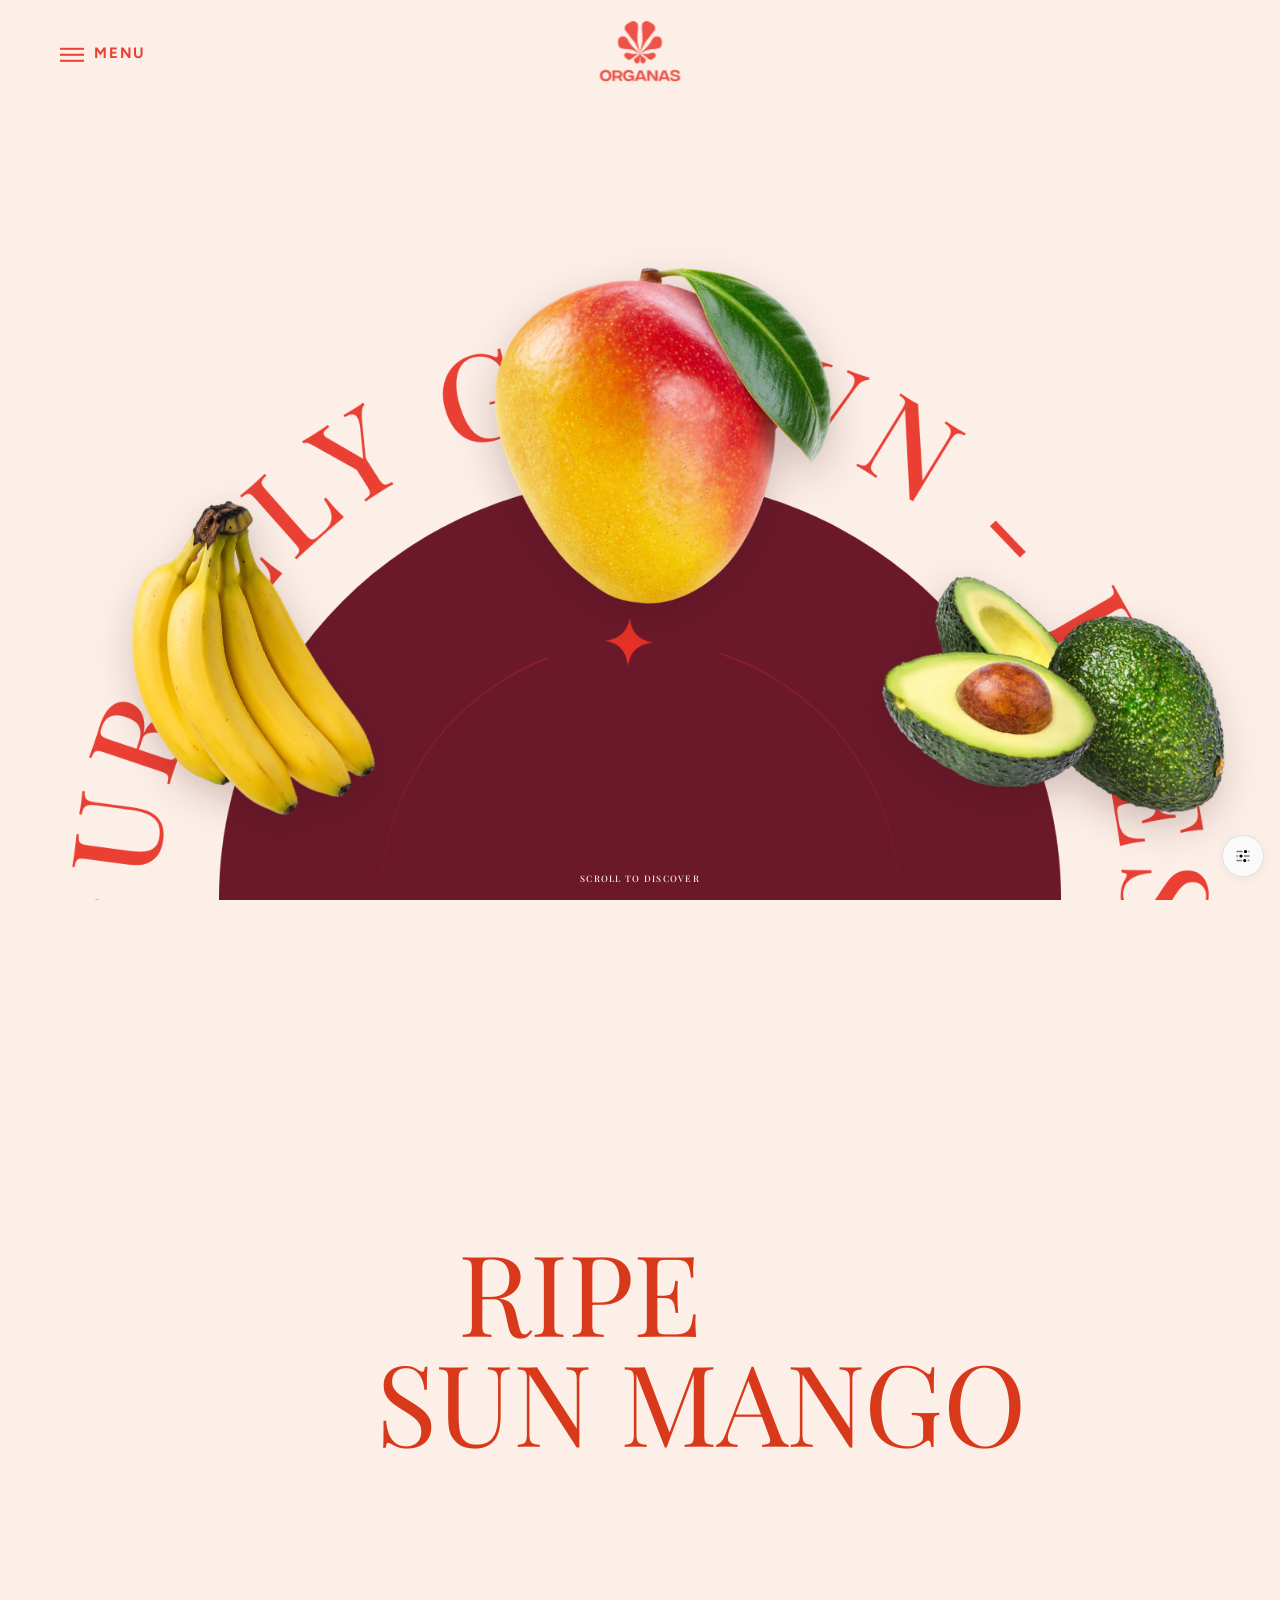
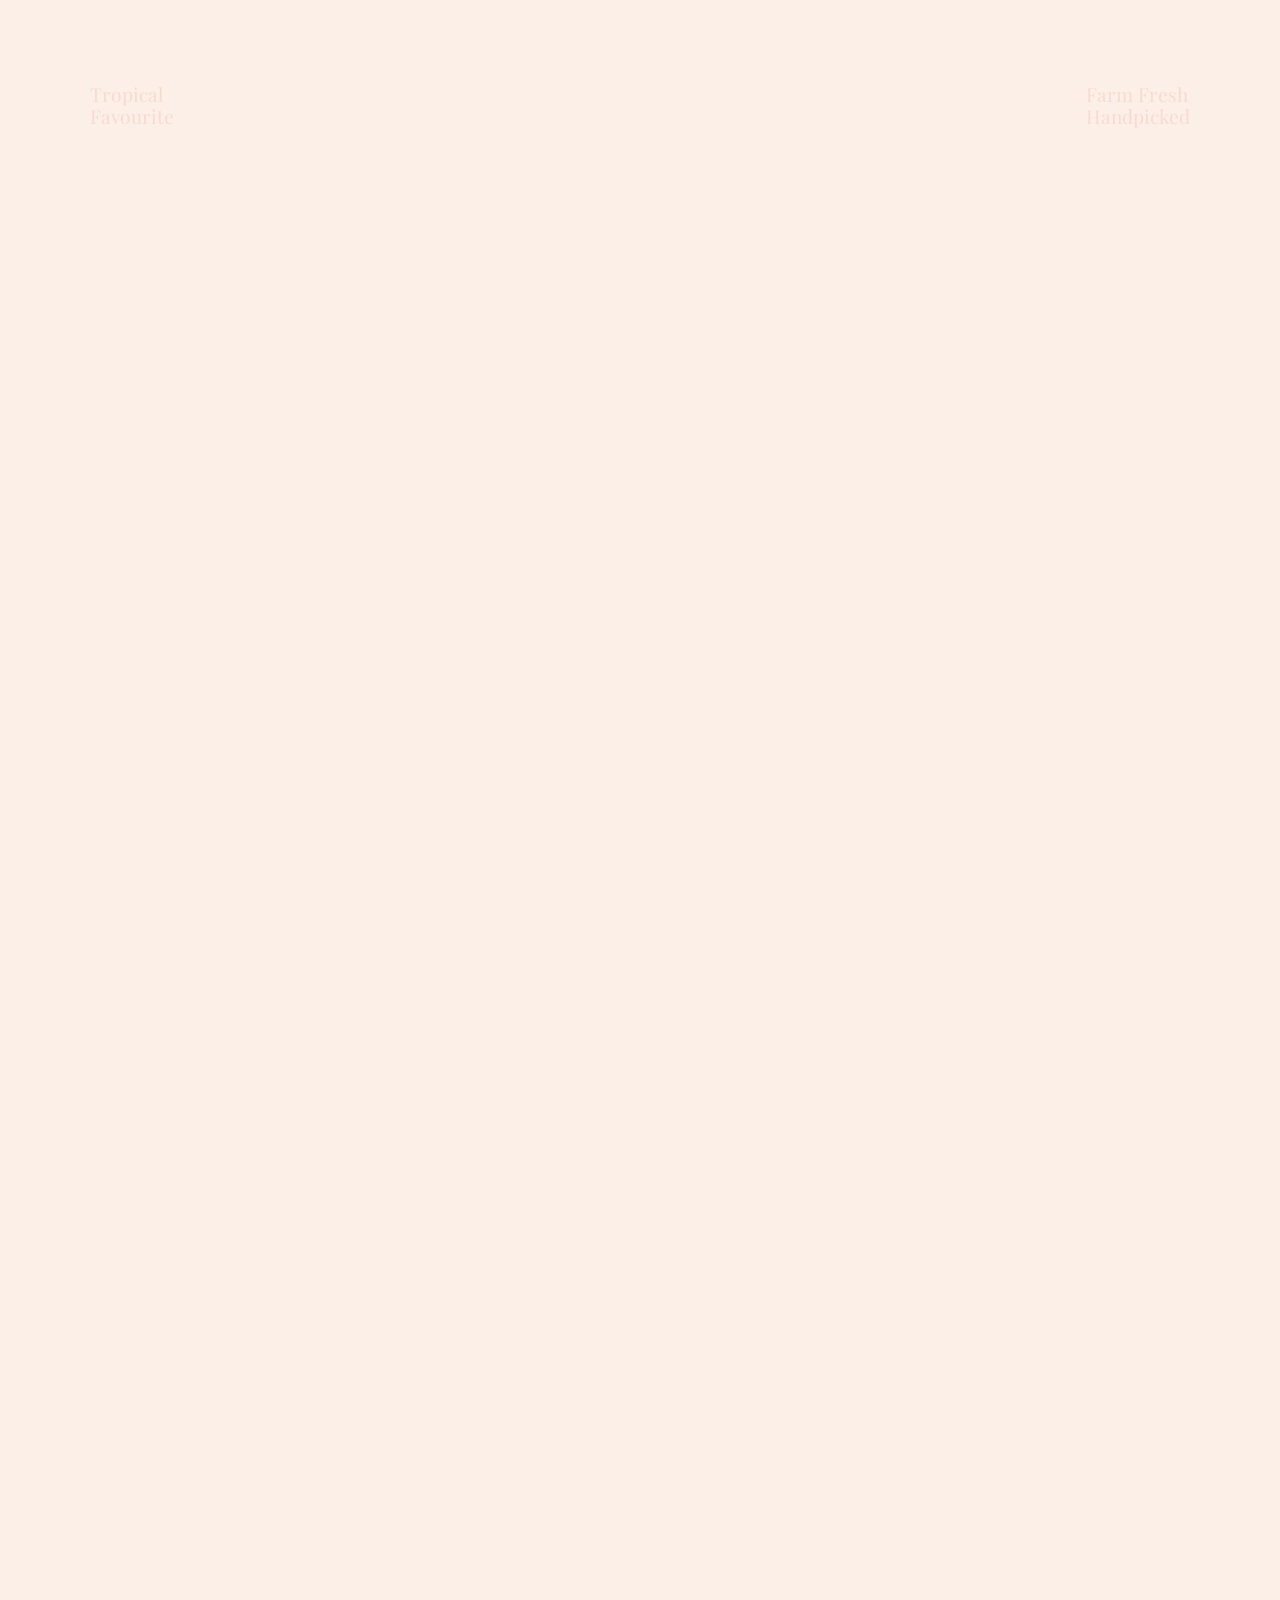
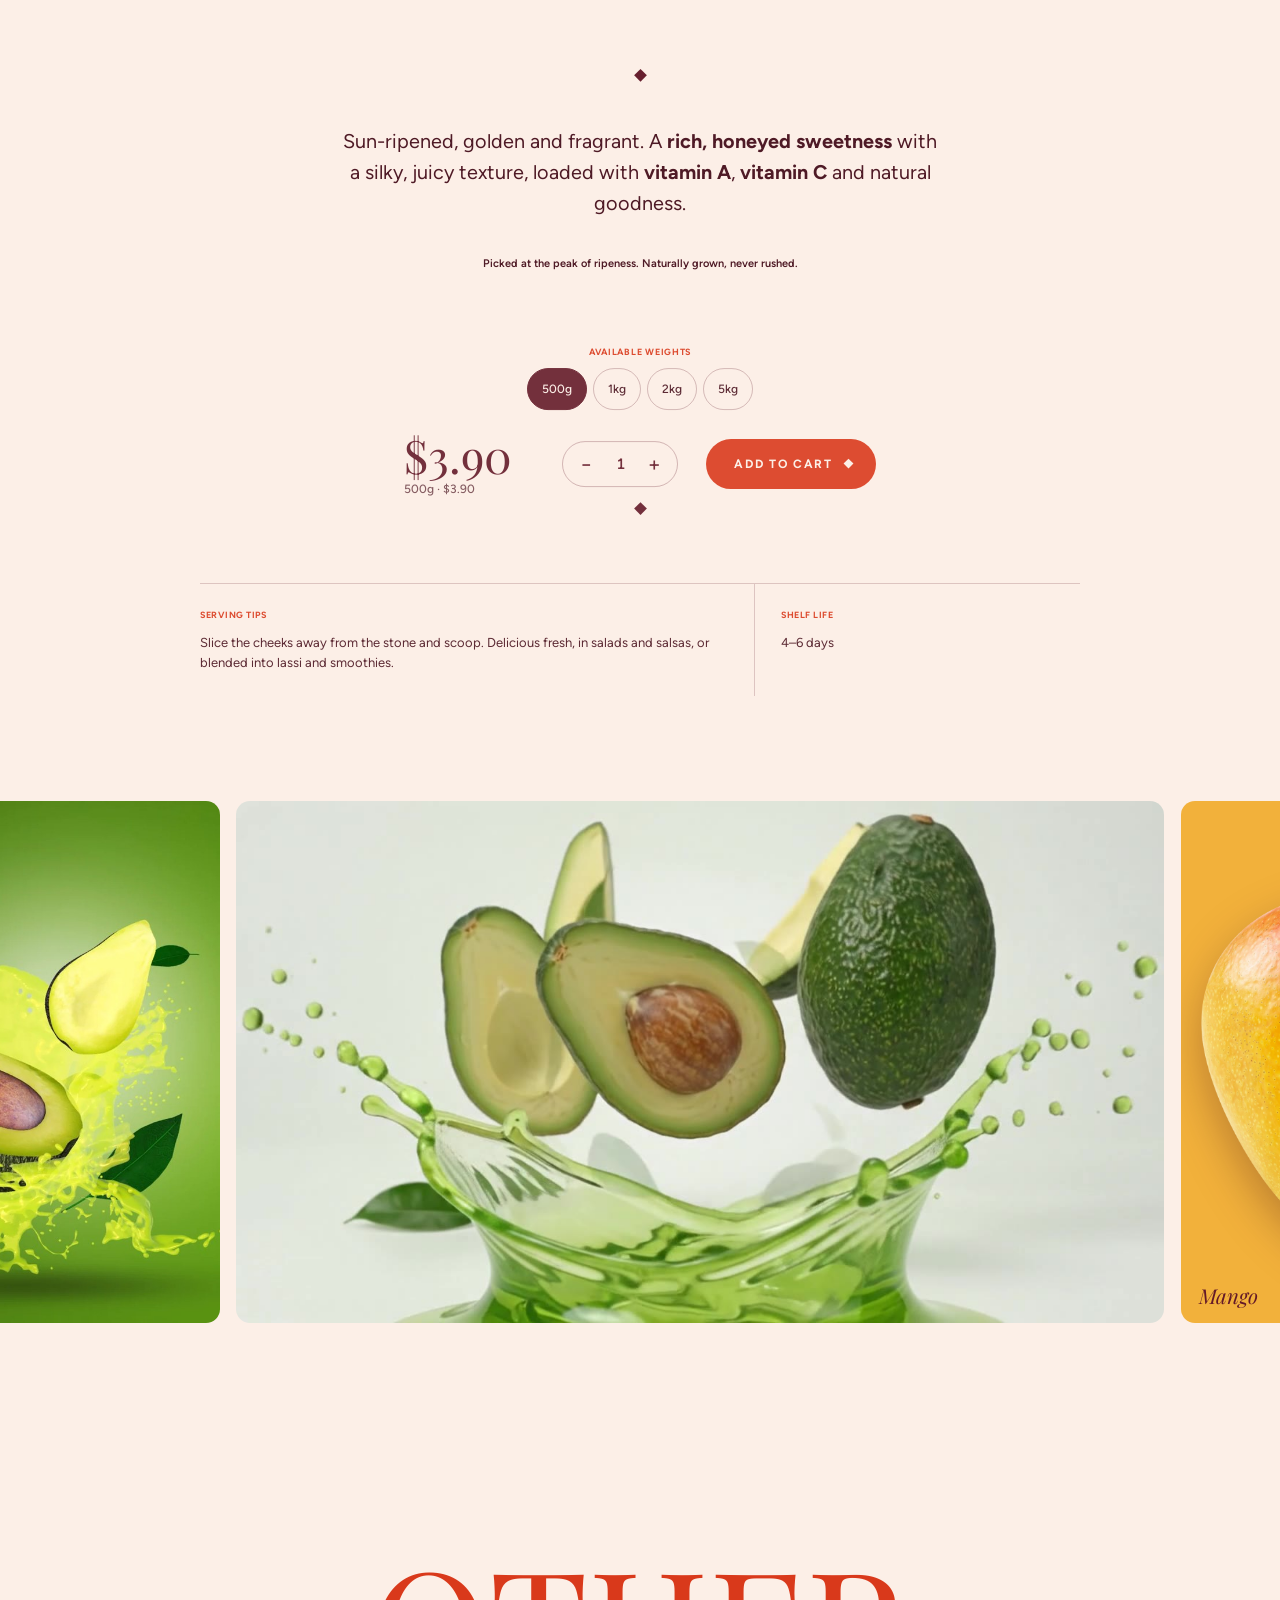
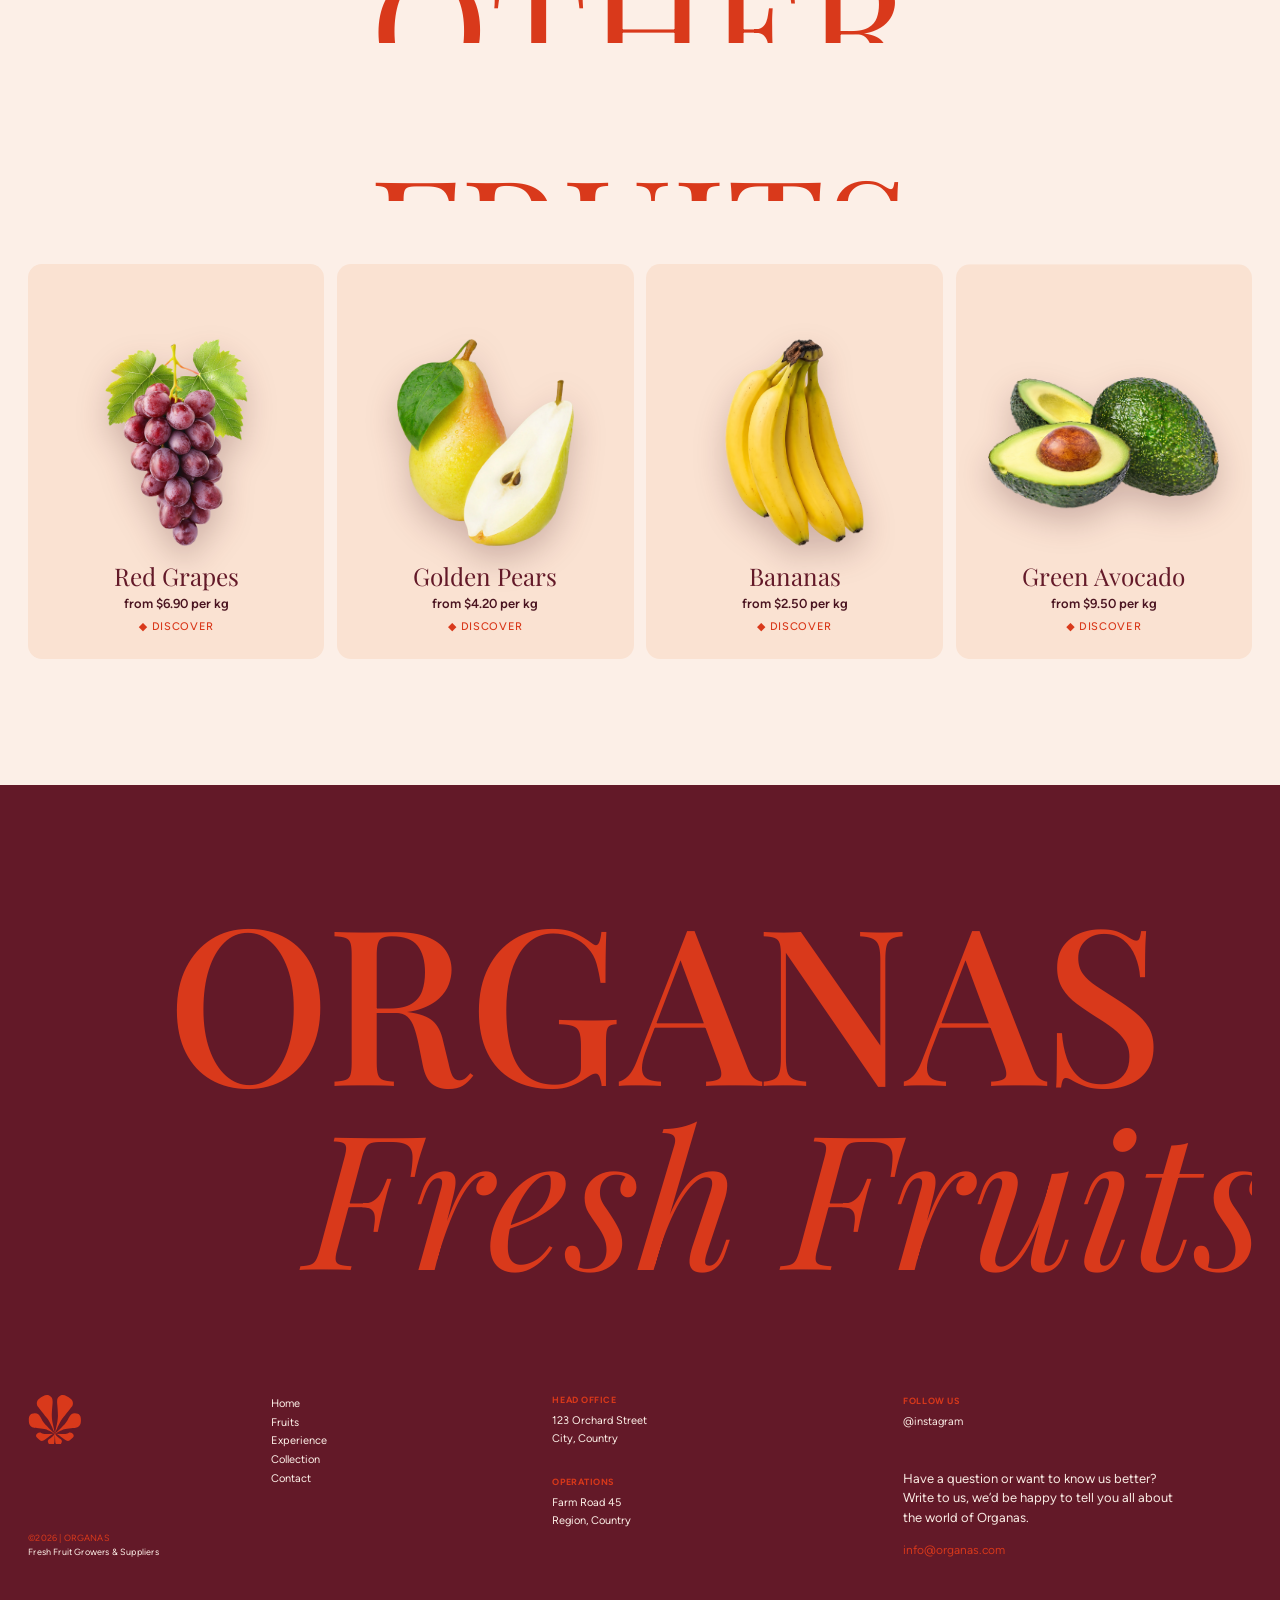
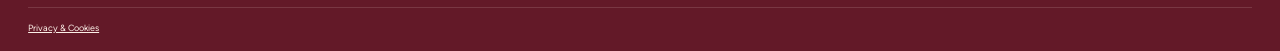
==== index.html @ d6a6e672 "Add Organas fruit site with arc-wheel header, shop and DialKit controls Single-page site: V1 carouse" ====
<!doctype html>
<html lang="en">
<head>
<meta charset="utf-8">
<meta name="viewport" content="width=device-width, initial-scale=1, viewport-fit=cover">
<title>Organas — Fresh Fruits</title>
<meta name="description" content="Organas — naturally grown, handpicked fresh fruits: grapes, pears, bananas, mangoes and avocados.">
<meta name="theme-color" content="#FCEFE7">
<link rel="preload" href="fonts/playfair-display-latin-500-normal.woff2" as="font" type="font/woff2" crossorigin>
<link rel="stylesheet" href="css/style.css">
<link rel="stylesheet" href="vendor/dialkit/styles.css">
</head>
<body class="is-loading">

<svg width="0" height="0" style="position:absolute" aria-hidden="true" focusable="false">
  <symbol id="logo-full" viewBox="0 0 589 438"><path d="M45.1502 437.567C20.0335 437.567 2.89186 420.7 2.89186 396.5C2.89186 372.3 20.0335 355.433 45.1502 355.433C70.3585 355.433 87.5002 372.3 87.5002 396.5C87.5002 420.7 70.3585 437.567 45.1502 437.567ZM45.1502 421.708C58.9002 421.708 69.3502 411.625 69.3502 396.5C69.3502 381.375 58.9002 371.292 45.1502 371.292C31.4919 371.292 20.9502 381.375 20.9502 396.5C20.9502 411.625 31.4919 421.708 45.1502 421.708ZM167.847 435H149.697L137.047 412.083H112.206V435H93.9641V358H134.389C155.014 358 165.922 367.625 165.922 385.592C165.922 396.317 160.697 404.108 152.814 408.417L167.847 435ZM112.206 373.308V398.058H133.381C142.639 398.058 147.772 393.842 147.772 385.683C147.772 377.525 142.639 373.308 133.381 373.308H112.206ZM251.763 394.3V435H240.304L240.121 423.817C234.804 431.883 225.088 437.567 211.429 437.567C188.146 437.567 170.363 420.7 170.363 396.5C170.363 372.3 187.596 355.433 212.896 355.433C229.579 355.433 246.446 363.225 250.571 382.567H232.329C229.396 375.6 222.429 371.292 213.171 371.292C198.871 371.292 188.421 381.65 188.421 396.5C188.421 411.258 198.963 421.708 212.804 421.708C220.504 421.708 231.229 418.317 233.888 406.675H211.521V394.3H251.763ZM322.688 435L317.922 422.075H279.972L275.205 435H256.322L286.113 358H311.78L341.663 435H322.688ZM285.105 408.233H312.788L300.688 375.325H297.205L285.105 408.233ZM346.728 435V358H367.903L403.653 409.792H405.394V358H423.269V435H402.461L366.253 383.208H364.603V435H346.728ZM494.671 435L489.904 422.075H451.954L447.187 435H428.304L458.096 358H483.762L513.646 435H494.671ZM457.087 408.233H484.771L472.671 375.325H469.187L457.087 408.233ZM549.834 437.567C526.367 437.567 513.992 429.225 514.084 411.167H530.584C531.226 418.408 537.184 422.992 549.834 423.083C561.751 423.083 568.259 419.05 568.259 413C568.259 407.683 563.951 405.025 554.784 403.467L545.251 401.817C530.676 399.25 516.192 395.4 516.192 378.625C516.192 364.05 528.476 355.433 550.017 355.433C570.092 355.433 584.026 362.492 584.209 381.558H567.801C566.609 374.592 561.201 369.917 549.651 369.917C539.201 369.917 533.701 373.492 533.701 379.45C533.701 384.125 537.459 387.058 545.342 388.525L553.684 389.992C568.351 392.65 586.409 395.125 586.409 413.55C586.409 428.858 573.851 437.567 549.834 437.567Z"/><path d="M415.88 111.591C381.697 111.951 381.337 151.173 352.911 179.598C326.72 205.789 299.002 231.981 294.805 235.937C294.722 235.847 294.62 235.78 294.503 235.737C297.288 228.728 323.731 162.748 339.057 144.867C355.249 125.976 400.857 67.1455 400.857 67.1455C400.857 67.1455 414.62 40.9685 390.332 22.6175C366.044 4.26648 339.597 -12.7355 315.309 13.4425C315.309 13.4425 305.054 20.7285 308.562 55.5415C312.07 90.3545 312.88 120.579 312.88 120.579C312.88 120.579 314.232 143.788 306.133 179.68C299.094 210.878 295.074 231.65 294.352 235.706C294.316 235.701 294.284 235.685 294.246 235.685C294.203 235.685 294.166 235.703 294.125 235.709C293.405 231.66 289.385 210.885 282.344 179.68C274.246 143.788 275.597 120.579 275.597 120.579C275.597 120.579 276.407 90.3545 279.915 55.5415C283.423 20.7285 273.168 13.4425 273.168 13.4425C248.88 -12.7345 222.433 4.26648 198.145 22.6175C173.857 40.9685 187.62 67.1455 187.62 67.1455C187.62 67.1455 233.228 125.976 249.42 144.867C264.748 162.75 291.196 228.745 293.975 235.74C293.86 235.784 293.762 235.855 293.682 235.945C289.515 232.017 261.776 205.806 235.567 179.597C207.141 151.171 206.781 111.951 172.598 111.59C138.415 111.23 133.017 133.9 135.536 165.564C138.055 197.229 165.042 199.747 165.042 199.747C165.042 199.747 221.894 204.785 237.367 208.743C251.718 212.414 288.348 233.106 293.586 236.088C293.53 236.19 293.492 236.301 293.488 236.424L250.861 238.9C250.861 238.9 227.652 239.08 210.741 231.524C193.829 223.968 166.123 243.938 185.553 261.03C204.983 278.122 210.571 291.975 236.564 271.105C262.243 250.486 273.271 238.305 293.484 236.452C293.485 236.701 293.611 236.91 293.794 237.049C291.246 240.603 277.592 259.136 265.254 265.954C251.581 273.51 245.284 280.888 258.417 299.777C271.551 318.668 288.462 301.216 290.262 295.099C291.935 289.412 293.918 243.61 294.189 237.2C294.21 237.202 294.227 237.213 294.248 237.213C294.264 237.213 294.277 237.204 294.292 237.203C294.563 243.625 296.546 289.413 298.218 295.099C300.017 301.216 316.929 318.668 330.063 299.777C343.197 280.887 336.9 273.51 323.226 265.954C310.894 259.139 297.25 240.624 294.691 237.054C294.88 236.916 295.01 236.704 295.011 236.452C315.215 238.309 326.244 250.49 351.917 271.103C377.909 291.973 383.497 278.12 402.928 261.028C422.358 243.936 394.652 223.967 377.74 231.523C360.828 239.079 337.62 238.898 337.62 238.898L295.008 236.424C295.004 236.298 294.964 236.183 294.905 236.08C300.184 233.075 336.773 212.411 351.113 208.742C366.585 204.784 423.438 199.745 423.438 199.745C423.438 199.745 450.425 197.226 452.944 165.562C455.463 133.898 450.065 111.228 415.882 111.588L415.88 111.591Z"/></symbol>
  <symbol id="logo-mark" viewBox="130 0 330 300"><path d="M415.88 111.591C381.697 111.951 381.337 151.173 352.911 179.598C326.72 205.789 299.002 231.981 294.805 235.937C294.722 235.847 294.62 235.78 294.503 235.737C297.288 228.728 323.731 162.748 339.057 144.867C355.249 125.976 400.857 67.1455 400.857 67.1455C400.857 67.1455 414.62 40.9685 390.332 22.6175C366.044 4.26648 339.597 -12.7355 315.309 13.4425C315.309 13.4425 305.054 20.7285 308.562 55.5415C312.07 90.3545 312.88 120.579 312.88 120.579C312.88 120.579 314.232 143.788 306.133 179.68C299.094 210.878 295.074 231.65 294.352 235.706C294.316 235.701 294.284 235.685 294.246 235.685C294.203 235.685 294.166 235.703 294.125 235.709C293.405 231.66 289.385 210.885 282.344 179.68C274.246 143.788 275.597 120.579 275.597 120.579C275.597 120.579 276.407 90.3545 279.915 55.5415C283.423 20.7285 273.168 13.4425 273.168 13.4425C248.88 -12.7345 222.433 4.26648 198.145 22.6175C173.857 40.9685 187.62 67.1455 187.62 67.1455C187.62 67.1455 233.228 125.976 249.42 144.867C264.748 162.75 291.196 228.745 293.975 235.74C293.86 235.784 293.762 235.855 293.682 235.945C289.515 232.017 261.776 205.806 235.567 179.597C207.141 151.171 206.781 111.951 172.598 111.59C138.415 111.23 133.017 133.9 135.536 165.564C138.055 197.229 165.042 199.747 165.042 199.747C165.042 199.747 221.894 204.785 237.367 208.743C251.718 212.414 288.348 233.106 293.586 236.088C293.53 236.19 293.492 236.301 293.488 236.424L250.861 238.9C250.861 238.9 227.652 239.08 210.741 231.524C193.829 223.968 166.123 243.938 185.553 261.03C204.983 278.122 210.571 291.975 236.564 271.105C262.243 250.486 273.271 238.305 293.484 236.452C293.485 236.701 293.611 236.91 293.794 237.049C291.246 240.603 277.592 259.136 265.254 265.954C251.581 273.51 245.284 280.888 258.417 299.777C271.551 318.668 288.462 301.216 290.262 295.099C291.935 289.412 293.918 243.61 294.189 237.2C294.21 237.202 294.227 237.213 294.248 237.213C294.264 237.213 294.277 237.204 294.292 237.203C294.563 243.625 296.546 289.413 298.218 295.099C300.017 301.216 316.929 318.668 330.063 299.777C343.197 280.887 336.9 273.51 323.226 265.954C310.894 259.139 297.25 240.624 294.691 237.054C294.88 236.916 295.01 236.704 295.011 236.452C315.215 238.309 326.244 250.49 351.917 271.103C377.909 291.973 383.497 278.12 402.928 261.028C422.358 243.936 394.652 223.967 377.74 231.523C360.828 239.079 337.62 238.898 337.62 238.898L295.008 236.424C295.004 236.298 294.964 236.183 294.905 236.08C300.184 233.075 336.773 212.411 351.113 208.742C366.585 204.784 423.438 199.745 423.438 199.745C423.438 199.745 450.425 197.226 452.944 165.562C455.463 133.898 450.065 111.228 415.882 111.588L415.88 111.591Z"/></symbol>
</svg>

<!-- Preloader -->
<div class="pre" aria-hidden="true">
  <span class="logo pre-logo"><svg viewBox="0 0 589 438"><use href="#logo-full"/></svg></span>
</div>

<!-- Cursor chip -->
<div class="chip" aria-hidden="true"><i></i><span>DISCOVER</span></div>

<!-- Header -->
<header class="hdr">
  <div class="lang v1only" role="group" aria-label="Language">
    <button class="is-on" type="button" data-k="lang1">EN</button><button type="button" data-k="lang2">FR</button>
  </div>
  <button class="menu-btn v2only" type="button" aria-expanded="false" aria-controls="menu">
    <svg class="burger" viewBox="0 0 24 24" aria-hidden="true"><path class="b1" d="M0 8h24"/><path class="b2" d="M0 14h24"/><path class="b3" d="M0 20h24"/></svg><span class="mb-t">MENU</span>
  </button>
  <a class="brand" href="#top" aria-label="Organas — home"><span class="logo"><svg viewBox="0 0 589 438"><use href="#logo-full"/></svg></span></a>
  <button class="cart-v1 v1only" type="button" aria-label="Open cart"><svg viewBox="0 0 20 20" aria-hidden="true"><path d="M3.6 6.5h12.8l1 11.5H2.6l1-11.5ZM6.7 8.6V5.4a3.3 3.3 0 0 1 6.6 0v3.2"/></svg><b class="cart-n" hidden>0</b></button>
  <button class="menu-btn v1only" type="button" aria-expanded="false" aria-controls="menu"><span class="mb-t">MENU</span><i></i></button>
  <div class="hdr-r v2only">
    <div class="lang2">
      <button class="lang2-btn" type="button" aria-haspopup="listbox" aria-expanded="false"><span class="l2t">EN</span><svg viewBox="0 0 16 16" aria-hidden="true"><path d="M2.5 5.5 8 11l5.5-5.5"/></svg></button>
      <ul class="lang2-list" role="listbox" hidden></ul>
    </div>
    <a class="cart" href="#" aria-label="Cart"><svg viewBox="0 0 20 20" aria-hidden="true"><path d="M3.6 6.5h12.8l1 11.5H2.6l1-11.5ZM6.7 8.6V5.4a3.3 3.3 0 0 1 6.6 0v3.2"/></svg><span class="cart-t">CART</span><b class="cart-n" hidden>0</b></a>
  </div>
</header>

<!-- Menu overlay -->
<nav class="menu" id="menu" aria-label="Main">
  <ul>
    <li><a href="#top" data-nav data-link="home">Home</a></li>
    <li><a href="#detail" data-nav data-link="fruits">Fruits</a></li>
    <li><a href="#gallery" data-nav data-link="experience">Experience</a></li>
    <li><a href="#others" data-nav data-link="collection">Collection</a></li>
    <li><a href="#contact" data-nav data-link="contact">Contact</a></li>
  </ul>
  <p class="menu-foot" data-k="menuFoot">info@organas.com &nbsp;·&nbsp; @organas</p>
</nav>

<main id="top">

  <!-- HERO -->
  <section class="hero" id="hero">
    <div class="hero-bg">
      <svg class="blob" viewBox="0 0 1000 560" preserveAspectRatio="none" aria-hidden="true">
        <path d="M0 560 L70 300 C95 190 130 120 215 92 C300 62 380 64 500 64 C620 64 700 62 785 92 C870 120 905 190 930 300 L1000 560 Z" fill="currentColor"/>
      </svg>
      <svg class="ring" viewBox="0 0 1440 900" preserveAspectRatio="xMidYMid slice" aria-hidden="true">
        <defs><path id="ringPath" d="M 20 1050 A 700 700 0 1 1 1420 1050 A 700 700 0 1 1 20 1050"/></defs>
        <text><textPath id="ringText" href="#ringPath" startOffset="0"></textPath></text>
      </svg>
    </div>

    <!-- V2: arc wheel (new header design) -->
    <div class="v2" id="v2" data-cursor="DISCOVER" aria-roledescription="carousel" aria-label="Our fruits">
      <div class="v2-par">
        <div class="v2-stage" id="v2stage">
          <div class="v2-disc"></div>
          <svg class="v2-arcs" viewBox="0 0 1600 900" aria-hidden="true">
            <defs><linearGradient id="arcFade" x1="0" y1="0" x2="0" y2="1"><stop offset="0" stop-color="#E93125" stop-opacity=".28"/><stop offset="1" stop-color="#E93125" stop-opacity=".04"/></linearGradient></defs>
            <path d="M686 597 A 324 324 0 0 0 476 899" fill="none" stroke="url(#arcFade)" stroke-width="2"/>
            <path d="M900 592 A 324 324 0 0 1 1124 899" fill="none" stroke="url(#arcFade)" stroke-width="2"/>
          </svg>
          <svg class="v2-ring" viewBox="0 0 1600 900" aria-hidden="true">
            <defs><path id="v2RingPath" d="M 197 899 A 603 603 0 1 1 1403 899 A 603 603 0 1 1 197 899"/></defs>
            <g id="v2RingG"><text><textPath id="v2RingText" href="#v2RingPath" startOffset="0"></textPath></text></g>
          </svg>
          <div class="v2-fruits" id="v2fruits"></div>
          <svg class="spark sp1" viewBox="0 0 60 60" aria-hidden="true"><path d="M30 0C32 18 42 28 60 30 42 32 32 42 30 60 28 42 18 32 0 30 18 28 28 18 30 0Z"/></svg>
        </div>
      </div>
    </div>

    <div class="cx" id="cx" data-cursor="DISCOVER" aria-roledescription="carousel" aria-label="Our fruits"></div>

    <a class="privacy" href="#contact" data-k="privacy">Privacy &amp; Cookies</a>
    <div class="scroll-hint" data-k="scrollHint">SCROLL TO DISCOVER</div>
  </section>

  <!-- PRODUCT DETAIL -->
  <section class="detail" id="detail">
    <div class="detail-pin">
      <div class="detail-stage">
        <h2 class="d-title"><span class="l1"></span><span class="l2"></span></h2>
        <p class="d-side d-left"></p>
        <p class="d-side d-right"></p>
        <img class="d-fruit" alt="" draggable="false">
      </div>
    </div>

    <div class="detail-body">
      <i class="dia"></i>
      <p class="d-desc"></p>
      <p class="d-note"></p>
      <div class="buy" data-shop>
        <div class="buy-sizes"><h4 data-k="weightsLabel">AVAILABLE WEIGHTS</h4><ul class="pills sel d-weights" role="radiogroup" aria-label="Weight"></ul></div>
        <div class="buy-row">
          <div class="buy-price" aria-live="polite"><span class="bp-amount">$0.00</span><span class="bp-per"></span></div>
          <div class="qty" role="group" aria-label="Quantity"><button type="button" class="q-minus" aria-label="Decrease quantity">−</button><output class="q-val">1</output><button type="button" class="q-plus" aria-label="Increase quantity">+</button></div>
          <button type="button" class="btn-add"><span class="ba-t">ADD TO CART</span><i></i></button>
        </div>
      </div>
      <i class="dia"></i>
      <div class="d-info">
        <div class="col"><h4 data-k="tipsLabel">SERVING TIPS</h4><p class="d-tips"></p></div>
        <div class="col"><h4 data-k="shelfLabel">SHELF LIFE</h4><p class="d-shelf"></p></div>
      </div>
    </div>
  </section>

  <!-- GALLERY (draggable) -->
  <section class="gallery" id="gallery" data-cursor="DRAG" aria-label="Gallery">
    <div class="track" id="track">
      <figure class="gcard gc-photo"><img src="assets/avocado.jpg" alt="" draggable="false" loading="lazy"></figure>
      <figure class="gcard gc-video">
        <video src="assets/avocado.mp4" poster="assets/avocado-poster.jpg" muted loop playsinline preload="metadata" aria-label="Brand video"></video>
      </figure>
      <figure class="gcard gc-f" data-gc="0" style="--c:#F2B13B;--ar:4/5"><img src="assets/mango.png" alt="" draggable="false" loading="lazy"><figcaption>Mango</figcaption></figure>
      <figure class="gcard gc-f" data-gc="1" style="--c:#631928;--ar:3/4"><img src="assets/grapes.png" alt="" draggable="false" loading="lazy"><figcaption>Grapes</figcaption></figure>
      <figure class="gcard gc-f" data-gc="2" style="--c:#C7D07A;--ar:4/5"><img src="assets/pear.png" alt="" draggable="false" loading="lazy"><figcaption>Pears</figcaption></figure>
      <figure class="gcard gc-f" data-gc="3" style="--c:#D9391B;--ar:3/4"><img src="assets/banana.png" alt="" draggable="false" loading="lazy"><figcaption>Bananas</figcaption></figure>
    </div>
  </section>

  <!-- OTHER FRUITS -->
  <section class="others" id="others">
    <h2 class="big"><span>OTHER</span><span>FRUITS</span></h2>
    <div class="ocards" id="ocards"></div>
  </section>

</main>

<!-- FOOTER -->
<footer class="foot" id="contact">
  <div class="foot-word" aria-label="Organas Fresh Fruits">
    <span class="fw1" data-k="word1">ORGANAS</span>
    <em class="fw2" data-k="word2">Fresh Fruits</em>
  </div>
  <div class="foot-grid">
    <div class="fg-logo">
      <span class="logo mark"><svg viewBox="0 0 330 300"><use href="#logo-mark"/></svg></span>
      <p class="copy"><span class="c1" data-k="copy">©2026 | ORGANAS</span><br><span class="c2" data-k="tagline">Fresh Fruit Growers &amp; Suppliers</span></p>
    </div>
    <ul class="fg-nav">
      <li><a href="#top" data-nav data-link="home">Home</a></li>
      <li><a href="#detail" data-nav data-link="fruits">Fruits</a></li>
      <li><a href="#gallery" data-nav data-link="experience">Experience</a></li>
      <li><a href="#others" data-nav data-link="collection">Collection</a></li>
      <li><a href="#contact" data-nav data-link="contact">Contact</a></li>
    </ul>
    <div class="fg-addr">
      <h5 data-k="headLabel">HEAD OFFICE</h5>
      <p data-k="head">123 Orchard Street<br>City, Country</p>
      <h5 data-k="opsLabel">OPERATIONS</h5>
      <p data-k="ops">Farm Road 45<br>Region, Country</p>
    </div>
    <div class="fg-contact">
      <h5 data-k="followLabel">FOLLOW US</h5>
      <p><a href="#" data-k="handle">@instagram</a></p>
      <p class="ask" data-k="ask">Have a question or want to know us better?<br>Write to us, we’d be happy to tell you all about the world of Organas.</p>
      <a class="mail" href="mailto:info@organas.com" data-k="email">info@organas.com</a>
    </div>
  </div>
  <div class="foot-bottom"><a href="#" data-k="fprivacy">Privacy &amp; Cookies</a></div>
</footer>

<script src="vendor/gsap.min.js"></script>
<script src="vendor/ScrollTrigger.min.js"></script>
<script src="vendor/lenis.min.js"></script>
<script src="vendor/dialkit/browser.global.js"></script>
<script src="js/defaults.js"></script>
<script src="js/main.js"></script>
<script src="js/shop.js"></script>
<script src="js/panel.js"></script>
<script>
/* If the stylesheet or scripts did not load, say why instead of showing a broken page. */
window.addEventListener('load', function () {
  var cssOk = !!getComputedStyle(document.documentElement).getPropertyValue('--cream').trim();
  if (cssOk && typeof gsap !== 'undefined' && window.ORGAPI) return;
  var d = document.createElement('div');
  d.setAttribute('style', 'position:fixed;inset:auto 16px 16px 16px;z-index:999;max-width:560px;margin:auto;background:#fff;color:#222;border:2px solid #d9391b;border-radius:12px;padding:16px 18px;font:15px/1.5 system-ui,sans-serif;box-shadow:0 10px 40px rgba(0,0,0,.25)');
  d.innerHTML = '<b style="color:#d9391b">The site files did not load.</b><br>This page needs the folders <code>css</code>, <code>js</code>, <code>assets</code>, <code>fonts</code> and <code>vendor</code> next to <code>index.html</code>. Unzip the whole zip, then run <code>python3 serve.py</code> inside the <code>organas</code> folder.';
  document.body.appendChild(d);
});
</script>
</body>
</html>
---- css/style.css ----
/* ORGANAS — fresh fruits
   Palette sampled from the reference: cream / burgundy / vermilion */
@font-face{font-family:"Playfair Display";font-weight:400;font-style:normal;font-display:swap;src:url(../fonts/playfair-display-latin-400-normal.woff2) format("woff2")}
@font-face{font-family:"Playfair Display";font-weight:500;font-style:normal;font-display:swap;src:url(../fonts/playfair-display-latin-500-normal.woff2) format("woff2")}
@font-face{font-family:"Playfair Display";font-weight:600;font-style:normal;font-display:swap;src:url(../fonts/playfair-display-latin-600-normal.woff2) format("woff2")}
@font-face{font-family:"Playfair Display";font-weight:400;font-style:italic;font-display:swap;src:url(../fonts/playfair-display-latin-400-italic.woff2) format("woff2")}
@font-face{font-family:"Playfair Display";font-weight:500;font-style:italic;font-display:swap;src:url(../fonts/playfair-display-latin-500-italic.woff2) format("woff2")}
@font-face{font-family:"Figtree";font-weight:400;font-display:swap;src:url(../fonts/figtree-latin-400-normal.woff2) format("woff2")}
@font-face{font-family:"Figtree";font-weight:500;font-display:swap;src:url(../fonts/figtree-latin-500-normal.woff2) format("woff2")}
@font-face{font-family:"Figtree";font-weight:600;font-display:swap;src:url(../fonts/figtree-latin-600-normal.woff2) format("woff2")}
@font-face{font-family:"Figtree";font-weight:700;font-display:swap;src:url(../fonts/figtree-latin-700-normal.woff2) format("woff2")}


:root{
  --v2-red:#E93125;--v2-disc:#6A1728;--logo-w2:81px;
  --cream:#FCEFE7;
  --peach:#FAE2D2;
  --burgundy:#631928;
  --red:#D9391B;
  --ink:#4a1420;
  --serif:"Playfair Display","Times New Roman",serif;
  --sans:"Figtree",system-ui,-apple-system,"Segoe UI",sans-serif;
  --u:min(1vh,1.15vw);           /* fluid unit used to size fruit */
  --gut:clamp(16px,2.2vw,40px);
}
*{box-sizing:border-box;margin:0;padding:0}
html{-webkit-text-size-adjust:100%}
html.lenis,html.lenis body{height:auto}
.lenis.lenis-smooth{scroll-behavior:auto!important}
.lenis.lenis-stopped{overflow:hidden}
body{background:var(--cream);color:var(--red);font-family:var(--sans);font-size:16px;line-height:1.5;overflow-x:hidden;-webkit-font-smoothing:antialiased}
body.is-loading{overflow:hidden}
img,svg,video{display:block;max-width:100%}
a{color:inherit;text-decoration:none}
button{font:inherit;color:inherit;background:none;border:0;cursor:pointer}
ul{list-style:none}
::selection{background:var(--red);color:var(--cream)}

/* ---------- preloader ---------- */
.pre{position:fixed;inset:0;z-index:100;background:var(--burgundy);display:grid;place-items:center;color:var(--cream)}
.logo{display:block;color:inherit}
.logo svg{width:100%;height:auto;fill:currentColor}
html.logo-custom .logo svg{display:none}
html.logo-custom .logo{background:currentColor;-webkit-mask:var(--logo) center/contain no-repeat;mask:var(--logo) center/contain no-repeat}
html.logo-custom .logo.mark{-webkit-mask-size:contain;mask-size:contain}
.pre-logo{width:clamp(120px,16vw,220px);aspect-ratio:589/438;opacity:0}

/* ---------- cursor chip ---------- */
.chip{position:fixed;left:0;top:0;z-index:60;pointer-events:none;display:flex;align-items:center;gap:6px;background:#fff;color:var(--red);padding:5px 10px 5px 8px;border-radius:99px;font:600 10px/1 var(--sans);letter-spacing:.06em;white-space:nowrap;opacity:0;transform:translate3d(-100px,-100px,0) scale(.6);box-shadow:0 2px 10px rgba(99,25,40,.12)}
.chip i{width:6px;height:6px;background:var(--red);transform:rotate(45deg);flex:none}
@media (hover:none){.chip{display:none}}

/* ---------- header ---------- */
.hdr{position:fixed;inset:0 0 auto 0;z-index:50;height:84px;padding:0 var(--gut);display:flex;align-items:center;justify-content:space-between;pointer-events:none;color:var(--red);transition:color .4s}
.hdr>*{pointer-events:auto}
.hdr.on-dark,.menu-open .hdr{color:var(--cream)}
.lang{display:flex;gap:2px}
.lang button{width:26px;height:26px;border-radius:50%;font:600 9px/1 var(--sans);letter-spacing:.04em;border:1px solid currentColor;display:grid;place-items:center;transition:background .3s,color .3s}
.lang button.is-on{background:var(--red);border-color:var(--red);color:var(--cream)}
.hdr.on-dark .lang button.is-on,.menu-open .lang button.is-on{background:var(--cream);border-color:var(--cream);color:var(--burgundy)}
.brand{position:absolute;left:50%;top:14px;transform:translateX(-50%);display:block}
.brand .logo{width:var(--logo-w,92px);aspect-ratio:589/438;transition:transform .5s cubic-bezier(.2,.8,.2,1)}
.brand:hover .logo{transform:scale(1.06) rotate(-2deg)}
.menu-btn{display:flex;align-items:center;gap:10px;height:30px;padding:0 5px 0 14px;border:1px solid currentColor;border-radius:99px;font:600 10px/1 var(--sans);letter-spacing:.08em}
.menu-btn i{width:20px;height:20px;border-radius:50%;background:var(--red);display:grid;place-items:center;transition:background .3s,transform .5s}
.menu-btn i::after{content:"";width:6px;height:6px;background:var(--cream);transform:rotate(45deg)}
.hdr.on-dark .menu-btn i,.menu-open .menu-btn i{background:var(--cream)}
.hdr.on-dark .menu-btn i::after,.menu-open .menu-btn i::after{background:var(--burgundy)}
.menu-open .menu-btn i{transform:rotate(90deg)}

/* ---------- menu overlay ---------- */
.menu{position:fixed;inset:0;z-index:45;background:var(--burgundy);color:var(--cream);display:flex;flex-direction:column;justify-content:center;padding:100px var(--gut) 40px;clip-path:inset(0 0 100% 0);visibility:hidden}
.menu ul{display:grid;gap:clamp(2px,1vh,10px);text-align:center}
.menu a{font:400 clamp(44px,9vw,120px)/1.05 var(--serif);text-transform:uppercase;display:inline-block;transition:color .3s,transform .5s cubic-bezier(.2,.8,.2,1)}
.menu a:hover{color:var(--red);transform:translateX(.4em) skewX(-6deg)}
.menu li{overflow:hidden}
.menu li a{transform:translateY(110%)}
.menu-foot{position:absolute;bottom:28px;left:0;right:0;text-align:center;font:500 12px var(--sans);letter-spacing:.08em;opacity:.7}

/* ---------- hero ---------- */
.hero{position:relative;height:100vh;height:100svh;min-height:560px;overflow:hidden;background:var(--cream)}
.hero-bg{position:absolute;inset:0}
.blob{position:absolute;left:50%;bottom:0;width:var(--blob-w,78%);height:var(--blob-h,60%);transform:translateX(-50%);color:var(--burgundy);transform-origin:50% 100%}
.ring{position:absolute;inset:0;width:100%;height:100%;color:var(--red)}
.ring text{font:400 var(--ring-size,230px) var(--serif);fill:currentColor;letter-spacing:6px;text-transform:uppercase}
.cx{position:absolute;inset:0;touch-action:pan-y;cursor:grab;user-select:none;-webkit-user-select:none}
.cx:active{cursor:grabbing}
.cx-item{position:absolute;left:50%;top:47%;padding:0;will-change:transform,opacity;display:block;-webkit-tap-highlight-color:transparent}
.cx-item img{width:auto;max-width:none;pointer-events:none;filter:drop-shadow(0 24px 30px rgba(60,10,20,.28))}
.privacy{position:absolute;left:14px;bottom:12px;z-index:5;font:400 9px var(--sans);text-decoration:underline;color:var(--red)}
.scroll-hint{position:absolute;left:50%;bottom:16px;transform:translateX(-50%);z-index:5;color:var(--cream);font:500 9px var(--serif);letter-spacing:.14em;white-space:nowrap}

/* ---------- detail ---------- */
.detail{position:relative;background:var(--cream)}
.detail-pin{height:calc(var(--pin,260)*1vh);position:relative}
.detail-stage{position:sticky;top:0;height:100vh;height:100svh;overflow:hidden}
.d-title{position:absolute;left:0;right:0;top:50%;transform:translateY(-52%);text-align:center;font:400 clamp(44px,calc(var(--head,8.8)*1vw),230px)/.98 var(--serif);text-transform:uppercase;color:var(--red);letter-spacing:-.005em}
.d-title span{display:block;will-change:transform}
.d-side{position:absolute;bottom:clamp(60px,12vh,130px);font:400 clamp(16px,1.5vw,26px)/1.18 var(--serif);color:var(--red);white-space:pre-line}
.d-left{left:clamp(24px,7vw,130px)}
.d-right{right:clamp(24px,7vw,130px);text-align:left}
.d-fruit{position:absolute;left:50%;top:50%;height:calc(var(--u)*62);width:auto;max-width:86vw;z-index:3;will-change:transform;filter:var(--fshadow,drop-shadow(0 30px 34px rgba(60,10,20,.25)))}
.detail-body{position:relative;z-index:2;max-width:880px;margin:0 auto;padding:30px var(--gut) 0;text-align:center}
.dia{display:block;width:9px;height:9px;background:var(--burgundy);transform:rotate(45deg);margin:0 auto}
.d-desc{font:400 clamp(18px,1.55vw,24px)/1.55 var(--sans);color:var(--ink);margin:46px auto 38px;max-width:46ch}
.d-desc b{font-weight:700}
.d-note{font:600 11px/1.5 var(--sans);color:var(--ink);margin-bottom:46px}
.d-info{display:grid;grid-template-columns:1.7fr 1fr;margin:70px calc(var(--gut)*-1) 0;border-top:1px solid rgba(99,25,40,.22);text-align:left}
.d-info .col{padding:26px 26px 22px;border-left:1px solid rgba(99,25,40,.22)}
.d-info .col:first-child{border-left:0;padding-left:0}
.d-info h4{font:700 9px/1 var(--sans);letter-spacing:.06em;color:var(--red);margin-bottom:14px}
.d-info p{font:400 13px/1.55 var(--sans);color:var(--ink)}
.pills{display:flex;flex-wrap:wrap;gap:6px}
.pills li{min-width:36px;height:36px;padding:0 10px;display:grid;place-items:center;border:1px solid rgba(99,25,40,.28);border-radius:99px;font:500 10px var(--sans);color:var(--ink);transition:background .3s,color .3s}
.pills li:hover{background:var(--red);color:var(--cream);border-color:var(--red)}
.pills.sel li{cursor:pointer;font-size:12px;min-width:46px;height:42px;padding:0 14px;outline-offset:3px}
.pills.sel li.is-on{background:var(--burgundy);color:var(--cream);border-color:var(--burgundy)}

/* ---------- gallery ---------- */
.gallery{position:relative;margin-top:clamp(70px,12vh,150px);padding:0 0 clamp(60px,10vh,120px);overflow:hidden;cursor:grab;touch-action:pan-y;user-select:none;-webkit-user-select:none}
.gallery:active{cursor:grabbing}
.track{display:flex;gap:calc(var(--gg,1.3)*1vw);padding:0 calc(var(--gg,1.3)*1vw);width:max-content;will-change:transform}
.gcard{position:relative;height:clamp(300px,calc(var(--gh,58)*1vh),700px);border-radius:var(--card-r,16px);overflow:hidden;flex:none;display:grid;place-items:center}
.gcard img,.gcard video{pointer-events:none}
.gc-photo{aspect-ratio:1/1}
.gc-photo img{width:100%;height:100%;object-fit:cover}
.gc-video{aspect-ratio:16/9;background:#e9ece6}
.gc-video video{width:100%;height:100%;object-fit:cover}
.gc-f{aspect-ratio:var(--ar,4/5);background:var(--c,#ccc)}
.gcard:not(.gc-photo):not(.gc-video) img{height:72%;width:auto;filter:drop-shadow(0 18px 22px rgba(60,10,20,.3));transition:transform .8s cubic-bezier(.2,.8,.2,1)}
.gcard:hover img{transform:scale(1.05) rotate(-3deg)}
.gcard figcaption{position:absolute;left:18px;bottom:14px;font:400 italic clamp(18px,1.6vw,26px) var(--serif);color:var(--cream)}
.gcard figcaption{color:var(--fc,var(--cream))}

/* ---------- other fruits ---------- */
.others{padding:clamp(40px,8vh,100px) var(--gut) clamp(80px,14vh,170px);text-align:center}
.big{font:400 clamp(60px,12.5vw,260px)/.95 var(--serif);color:var(--red);text-transform:uppercase}
.big span{display:block;overflow:hidden;padding-top:.04em}
.big span b{display:inline-block;font-weight:inherit;will-change:transform}
.ocards{display:grid;grid-template-columns:repeat(var(--ocols,4),1fr);gap:clamp(10px,1vw,18px);margin-top:clamp(40px,7vh,90px);text-align:center}
.ocard{position:relative;display:flex;flex-direction:column;align-items:center;justify-content:flex-end;aspect-ratio:3/4;background:var(--peach);border-radius:var(--card-r,14px);overflow:hidden;padding:0 14px 26px;transition:transform .6s cubic-bezier(.2,.8,.2,1)}
.ocard .shape{position:absolute;left:50%;top:44%;width:92%;aspect-ratio:1;transform:translate(-50%,-50%) scale(0) rotate(-20deg);border-radius:42% 58% 55% 45%/50% 42% 58% 50%;transition:transform .7s cubic-bezier(.2,.8,.2,1)}
.ocard img{position:relative;height:56%;width:auto;max-width:86%;object-fit:contain;margin-bottom:18px;transition:transform .7s cubic-bezier(.2,.8,.2,1);filter:drop-shadow(0 14px 16px rgba(60,10,20,.22))}
.ocard h3{position:relative;font:400 clamp(20px,1.9vw,32px)/1.05 var(--serif);color:var(--burgundy)}
.ocard small{position:relative;display:block;font:500 11px var(--sans);letter-spacing:.06em;color:var(--red);margin-top:6px}
@media (hover:hover){
  .ocard:hover{transform:rotate(-1.4deg) translateY(-6px)}
  .ocard:hover .shape{transform:translate(-50%,-50%) scale(1) rotate(0)}
  .ocard:hover img{transform:scale(1.12) rotate(5deg)}
}

/* ---------- footer ---------- */
.foot{background:var(--burgundy);color:var(--cream);padding:clamp(70px,12vh,150px) var(--gut) 18px;position:relative;overflow:hidden}
.foot-word{padding-left:clamp(0px,17vw,280px);color:var(--red);overflow:hidden}
.fw1{display:block;font:500 clamp(54px,calc(var(--fw1,17)*1vw),400px)/.95 var(--serif);text-transform:uppercase;letter-spacing:-.01em;will-change:transform}
.fw2{display:block;font:400 italic clamp(50px,calc(var(--fw2,14.6)*1vw),360px)/1 var(--serif);will-change:transform}
.foot-grid{display:grid;grid-template-columns:17vw 1.1fr 1.4fr 1.5fr;gap:clamp(16px,2vw,36px);margin-top:clamp(60px,12vh,150px);font:400 11px/1.6 var(--sans)}
.foot h5{font:700 9px/1 var(--sans);letter-spacing:.06em;color:var(--red);margin:0 0 8px}
.foot p+h5{margin-top:30px}
.foot a{transition:color .3s}
.foot a:hover{color:var(--red)}
.fg-logo{display:flex;flex-direction:column;justify-content:space-between;min-height:130px}
.mark{width:54px;aspect-ratio:330/300;color:var(--red)}
.copy{font-size:9px;line-height:1.55;color:var(--red);letter-spacing:.02em}
.copy .c2{color:var(--cream)}
.fg-nav li{line-height:1.7}
.fg-contact .ask{margin-top:38px;font-size:13px;max-width:34ch;line-height:1.5}
.fg-contact .mail{display:inline-block;margin-top:14px;color:var(--red);font-size:12px}
.foot-bottom{margin-top:48px;padding-top:14px;border-top:1px solid rgba(252,239,231,.14);font:400 9px var(--sans);text-decoration:underline}

/* ---------- reveal helper ---------- */
[data-reveal]{opacity:0;transform:translateY(26px)}

/* ---------- responsive ---------- */
@media (max-width:900px){
  .ocards{grid-template-columns:repeat(2,1fr)}
  .d-info{grid-template-columns:1fr 1fr}
  .d-info .col:first-child{grid-column:1/-1;border-bottom:1px solid rgba(99,25,40,.22)}
  .d-info .col:nth-child(2){border-left:0;padding-left:0}
  .foot-grid{grid-template-columns:1fr 1fr}
  .fg-logo{grid-column:1/-1;flex-direction:row;align-items:flex-end;min-height:0}
  .foot-word{padding-left:0}
}
@media (max-width:640px){
  .hdr{height:72px}
  .brand{top:10px}
  .ring text{font-size:calc(var(--ring-size,230px)*.65)}
  .brand .logo{width:calc(var(--logo-w,92px)*.78)}
  .blob{width:130%;height:48%}
  .d-title{font-size:clamp(40px,13vw,90px);padding:0 10px}
  .d-side{font-size:15px;bottom:9vh}
  .d-left{left:18px}.d-right{right:18px}
  .big{font-size:17vw}
  .gcard{height:clamp(260px,50vh,420px)}
  .foot-grid{grid-template-columns:1fr}
  .scroll-hint{bottom:12px}
}
@media (prefers-reduced-motion:reduce){
  *{animation:none!important;transition-duration:.01ms!important}
}


/* =====================================================================
   HEADER V2 — arc wheel (from the Figma "header" frame, 1600 x 900)
   ===================================================================== */
.v2only{display:none}
.v2{display:none}
html[data-design="v2"] .v1only{display:none!important}
html[data-design="v2"] .v2only{display:flex}
html[data-design="v2"] .hero-bg,html[data-design="v2"] .cx{display:none}
html[data-design="v2"] .v2{display:block}

html[data-design="v2"] .hdr{height:110px;color:var(--v2-red)}
html[data-design="v2"] .hdr.on-dark,html[data-design="v2"] body.menu-open .hdr{color:var(--cream)}
html[data-design="v2"] .brand{top:24px}
html[data-design="v2"] .brand .logo{width:var(--logo-w2)}
html[data-design="v2"] body:not(.menu-open) .hdr:not(.on-dark) .brand{color:var(--v2-red)}

.menu-btn.v2only,.lang2-btn,.cart{font:700 15px/1 var(--sans);letter-spacing:.12em;text-transform:uppercase;color:inherit}
.menu-btn.v2only{position:absolute;left:60px;top:42px;height:24px;padding:0;border:0;border-radius:0;gap:10px;align-items:center;transition:opacity .3s}
.menu-btn.v2only:hover{opacity:.7}
.burger{width:24px;height:24px;fill:none;stroke:currentColor;stroke-width:2;stroke-linecap:butt;overflow:visible;transition:transform .5s cubic-bezier(.2,.8,.2,1)}
.burger path{transform-box:fill-box;transform-origin:center;transition:transform .45s cubic-bezier(.2,.8,.2,1),opacity .25s}
.menu-open .burger .b1{transform:translateY(6px) rotate(45deg)}
.menu-open .burger .b2{opacity:0;transform:scaleX(.2)}
.menu-open .burger .b3{transform:translateY(-6px) rotate(-45deg)}
.hdr-r.v2only{position:absolute;right:60px;top:42px;gap:30px;align-items:center}
.lang2{position:relative}
.lang2-btn{display:flex;align-items:center;gap:4px;padding:0}
.lang2-btn svg{width:16px;height:16px;fill:none;stroke:currentColor;stroke-width:1.8;stroke-linecap:round;stroke-linejoin:round;transition:transform .3s}
.lang2-btn[aria-expanded="true"] svg{transform:rotate(180deg)}
.lang2-list{position:absolute;right:-10px;top:calc(100% + 14px);min-width:78px;padding:6px;border-radius:12px;background:var(--cream);box-shadow:0 12px 34px rgba(99,25,40,.18);display:grid;gap:2px}
.lang2-list[hidden]{display:none}
.lang2-list button{width:100%;text-align:left;padding:8px 10px;border-radius:8px;font:700 14px/1 var(--sans);letter-spacing:.1em;color:var(--v2-red)}
.lang2-list button:hover,.lang2-list button[aria-selected="true"]{background:var(--v2-red);color:var(--cream)}
.cart{display:flex;align-items:center;gap:4px}
.cart svg{width:20px;height:20px;fill:none;stroke:currentColor;stroke-width:1.5;stroke-linejoin:round;stroke-linecap:round}
.cart:hover{opacity:.7}

/* stage: the 1600x900 design frame, scaled to fit and pinned to the bottom */
.v2{position:absolute;inset:0;touch-action:pan-y;cursor:grab;user-select:none;-webkit-user-select:none;overflow:hidden}
.v2:active{cursor:grabbing}
.v2-par{position:absolute;inset:0;will-change:transform}
.v2-stage{position:absolute;left:50%;bottom:0;width:1600px;height:900px;transform:translateX(-50%) scale(var(--k,1));transform-origin:50% 100%}
.v2-disc{position:absolute;left:271px;top:370px;width:1058px;height:1058px;border-radius:50%;background:var(--v2-disc);transform-origin:50% 50%}
.v2-arcs,.v2-ring{position:absolute;left:0;top:0;width:1600px;height:900px;overflow:visible;pointer-events:none}
.v2-ring text{font:500 var(--ring2,150px)/1 var(--serif);fill:var(--v2-red);text-transform:uppercase}
.v2-fruits{position:absolute;left:0;top:0;width:1600px;height:900px}
.v2-item{position:absolute;left:0;top:0;padding:0;will-change:transform,opacity;display:block;-webkit-tap-highlight-color:transparent}
.v2-item img{display:block;width:auto;max-width:none;pointer-events:none;filter:drop-shadow(0 18px 24px rgba(60,10,20,.22))}
.spark{position:absolute;fill:var(--v2-red);pointer-events:none;transform-origin:50% 50%}
.sp1{left:756px;top:547px;width:60px;height:60px}
html[data-design="v2"] .scroll-hint{color:var(--cream)}
html[data-design="v2"] .privacy{display:none}

@media (max-width:700px){
  html[data-design="v2"] .hdr{height:84px}
  .menu-btn.v2only{left:18px;top:30px}
  .hdr-r.v2only{right:18px;top:31px;gap:16px}
  .menu-btn.v2only,.lang2-btn,.cart{font-size:12.5px;letter-spacing:.1em}
  .burger{width:20px;height:20px}
  .cart svg{width:17px;height:17px}
  html[data-design="v2"] .brand{top:14px}
  html[data-design="v2"] .brand .logo{width:calc(var(--logo-w2)*.78)}
  .mb-t-hide-mobile{display:none}
}


/* =====================================================================
   SHOP — price, quantity, add to cart, cart drawer
   ===================================================================== */
.shop-off .buy,.shop-off .cart,.shop-off .cart-v1,.shop-off .op{display:none!important}
.prices-off .op{display:none}
.buy{margin:46px auto 0;max-width:620px;padding:26px 0 8px;display:grid;gap:22px;justify-items:center}
.buy[hidden]{display:none}
.buy-sizes{display:grid;gap:12px;justify-items:center}
.buy-sizes h4{font:700 9px/1 var(--sans);letter-spacing:.08em;color:var(--red)}
.buy-sizes .pills{justify-content:center}
.buy-row{display:flex;align-items:center;justify-content:center;gap:clamp(14px,2.4vw,28px);flex-wrap:wrap}
.buy-price{display:grid;justify-items:start;gap:4px;min-width:130px;text-align:left}
.bp-amount{font:400 clamp(34px,3.6vw,52px)/1 var(--serif);color:var(--burgundy)}
.bp-per{font:500 12px/1.2 var(--sans);color:var(--ink);opacity:.75}
.qty{display:inline-flex;align-items:center;border:1px solid rgba(99,25,40,.3);border-radius:99px;height:46px;padding:0 4px}
.qty button{width:38px;height:38px;border-radius:50%;font:500 20px/1 var(--sans);color:var(--burgundy);transition:background .25s,color .25s}
.qty button:hover{background:var(--red);color:var(--cream)}
.qty output{min-width:30px;text-align:center;font:600 15px var(--sans);color:var(--burgundy);font-variant-numeric:tabular-nums}
.qty.sm{height:34px;padding:0 2px}.qty.sm button{width:28px;height:28px;font-size:16px}.qty.sm output{min-width:24px;font-size:13px}
.btn-add{display:inline-flex;align-items:center;gap:12px;height:50px;padding:0 24px 0 28px;border-radius:99px;background:var(--red);color:var(--cream);font:700 12px/1 var(--sans);letter-spacing:.14em;transition:background .3s,transform .4s cubic-bezier(.2,.8,.2,1)}
.btn-add i{width:7px;height:7px;background:currentColor;transform:rotate(45deg);transition:transform .5s cubic-bezier(.2,.8,.2,1)}
.btn-add:hover{background:var(--burgundy)}.btn-add:hover i{transform:rotate(225deg) scale(1.2)}
.btn-add:active{transform:scale(.97)}
.btn-add.pop{animation:addpop .6s cubic-bezier(.2,.8,.2,1)}
@keyframes addpop{0%{transform:scale(1)}35%{transform:scale(1.08)}100%{transform:scale(1)}}

.ocard .op{position:relative;display:block;font:600 13px/1 var(--sans);color:var(--ink);margin-top:8px}
.ocard small{margin-top:10px}

.cart-n{min-width:18px;height:18px;padding:0 5px;border-radius:9px;background:var(--v2-red,var(--red));color:var(--cream);font:700 10px/18px var(--sans);letter-spacing:0;text-align:center}
.cart-n[hidden]{display:none}
.cart-n.bump{animation:bump .5s cubic-bezier(.2,.8,.2,1)}
@keyframes bump{0%{transform:scale(.6)}60%{transform:scale(1.25)}100%{transform:scale(1)}}
.cart{position:relative}
.cart-v1{position:absolute;right:calc(var(--gut) + 98px);top:27px;width:30px;height:30px;border:1px solid currentColor;border-radius:50%;display:grid;place-items:center;color:var(--red);transition:background .3s,color .3s}
.cart-v1 svg{width:16px;height:16px;fill:none;stroke:currentColor;stroke-width:1.5;stroke-linejoin:round;stroke-linecap:round}
.cart-v1:hover{background:var(--red);color:var(--cream)}
.cart-v1 .cart-n{position:absolute;right:-7px;top:-7px;background:var(--red)}
.hdr.on-dark .cart-v1,.menu-open .cart-v1{color:var(--cream)}
.menu-open .cart-v1 .cart-n,.hdr.on-dark .cart-v1 .cart-n{background:var(--cream);color:var(--burgundy)}
@media (max-width:700px){.cart-v1{right:calc(var(--gut) + 94px);top:21px}}

.cart-ov{position:fixed;inset:0;z-index:140;background:rgba(40,8,16,.5);opacity:0;transition:opacity .4s}
body.cart-open .cart-ov{opacity:1}
.cart-dr{position:fixed;top:0;right:0;bottom:0;z-index:150;width:min(440px,100vw);background:var(--cream);color:var(--ink);display:flex;flex-direction:column;transform:translateX(102%);transition:transform .55s cubic-bezier(.2,.8,.2,1),box-shadow .55s}
body.cart-open .cart-dr{transform:none;box-shadow:-20px 0 60px rgba(40,8,16,.25)}
.cd-head{display:flex;align-items:center;justify-content:space-between;padding:22px 24px 18px;border-bottom:1px solid rgba(99,25,40,.15)}
.cd-head h3{font:400 28px/1 var(--serif);color:var(--burgundy)}
.cd-count{font:600 13px var(--sans);color:var(--red);vertical-align:middle}
.cd-close{width:38px;height:38px;border-radius:50%;display:grid;place-items:center;color:var(--burgundy);transition:background .25s,color .25s}
.cd-close svg{width:18px;height:18px;fill:none;stroke:currentColor;stroke-width:1.8;stroke-linecap:round}
.cd-close:hover{background:var(--red);color:var(--cream)}
.cd-body{flex:1;overflow:auto;padding:6px 24px;overscroll-behavior:contain}
.cd-empty{padding:60px 8px;text-align:center;font:400 22px/1.3 var(--serif);color:var(--burgundy)}
.cd-item{display:grid;grid-template-columns:78px 1fr auto;gap:14px;align-items:center;padding:16px 0;border-bottom:1px solid rgba(99,25,40,.12)}
.cd-img{display:grid;place-items:center;width:78px;height:78px;border-radius:12px;background:var(--peach);overflow:hidden}
.cd-img img{max-width:84%;max-height:84%;object-fit:contain}
.cd-info h4{font:400 19px/1.1 var(--serif);color:var(--burgundy)}
.cd-info p{font:500 12px var(--sans);opacity:.75;margin:4px 0 10px}
.cd-end{display:grid;gap:8px;justify-items:end;align-self:stretch;align-content:space-between}
.cd-end b{font:700 15px var(--sans);color:var(--burgundy);font-variant-numeric:tabular-nums}
.cd-rm{font:600 11px var(--sans);letter-spacing:.04em;color:var(--red);text-decoration:underline;text-underline-offset:3px}
.cd-foot{padding:18px 24px 24px;border-top:1px solid rgba(99,25,40,.15);display:grid;gap:12px}
.cd-foot[hidden]{display:none}
.cd-row{display:flex;justify-content:space-between;align-items:baseline;font:600 13px var(--sans);letter-spacing:.06em;text-transform:uppercase}
.cd-sub{font:400 32px/1 var(--serif);text-transform:none;letter-spacing:0;color:var(--burgundy)}
.cd-note{font:400 12px/1.4 var(--sans);opacity:.7}
.cd-check{height:54px;border-radius:99px;background:var(--red);color:var(--cream);font:700 12px var(--sans);letter-spacing:.16em;transition:background .3s}
.cd-check:hover{background:var(--burgundy)}
.shop-toast{position:fixed;left:50%;bottom:26px;z-index:200;transform:translate(-50%,20px);opacity:0;pointer-events:none;background:var(--burgundy);color:var(--cream);font:600 12px/1 var(--sans);letter-spacing:.04em;padding:13px 18px;border-radius:99px;box-shadow:0 10px 34px rgba(0,0,0,.25);transition:opacity .3s,transform .4s cubic-bezier(.2,.8,.2,1);white-space:nowrap;max-width:92vw;overflow:hidden;text-overflow:ellipsis}
.shop-toast.on{opacity:1;transform:translate(-50%,0)}
@media (max-width:900px){.d-info{grid-template-columns:1fr 1fr}.d-info .col:first-child{grid-column:auto;border-bottom:0}.d-info .col:nth-child(2){border-left:1px solid rgba(99,25,40,.22);padding-left:26px}}
@media (max-width:520px){.d-info{margin-left:0;margin-right:0}.buy-row{flex-direction:column}.buy-price{justify-items:center;text-align:center}.d-info{grid-template-columns:1fr}.d-info .col:nth-child(2){border-left:0;padding-left:0}}
body.cart-open .dialkit-root{opacity:0;pointer-events:none;transition:opacity .2s}
---- vendor/dialkit/styles.css ----
/* Dialkit Theme - Dark glassmorphic design */
.dialkit-root {
  position: relative;

  /* Surfaces */
  --dial-surface: rgba(255, 255, 255, 0.05);
  --dial-surface-hover: rgba(255, 255, 255, 0.1);
  --dial-surface-active: rgba(255, 255, 255, 0.11);
  --dial-surface-subtle: rgba(255, 255, 255, 0.06);

  /* Text hierarchy - 3 levels */
  --dial-text-root: #FFFFFF;   /* Root title */
  --dial-text-section: rgba(255, 255, 255, 0.7); /* Section titles + carets */
  --dial-text-label: rgba(255, 255, 255, 0.7);   /* Input labels */
  --dial-text-focus: #ffffff;

  /* Legacy aliases */
  --dial-text-primary: rgba(255, 255, 255, 0.95);
  --dial-text-secondary: rgba(255, 255, 255, 0.6);
  --dial-text-tertiary: rgba(255, 255, 255, 0.4);

  /* Borders */
  --dial-border: rgba(255, 255, 255, 0.1);
  --dial-border-hover: rgba(255, 255, 255, 0.15);
  --dial-focus-ring: rgba(255, 255, 255, 0.6);

  /* Timeline clips are light by default; light themes add a dark tint so
     their shape stays distinct from the lane without replacing custom hues. */
  --dial-timeline-clip-overlay: transparent;

  /* Glassmorphic panel */
  --dial-glass-bg: #212121;
  --dial-dropdown-bg: #2a2a2a;
  --dial-backdrop-blur: 20px;
  --dial-radius: 8px;
  --dial-row-height: 36px;
  --dial-row-gap: 6px;
  --dial-shadow: 0 8px 32px rgba(0, 0, 0, 0.5);
  --dial-shadow-collapsed: 0 4px 16px rgba(0, 0, 0, 0.25);
  --dial-shadow-dropdown: 0 8px 24px rgba(0, 0, 0, 0.4);

  /* Fonts */
  font-family: system-ui, -apple-system, 'SF Pro Display', sans-serif;
  -webkit-font-smoothing: antialiased;
  -moz-osx-font-smoothing: grayscale;
}

.dialkit-panel {
  position: fixed;
  z-index: 9999;
  max-height: calc(100vh - 32px);
  overflow: visible;
}

/* Inline mode */
.dialkit-root[data-mode="inline"] {
  max-height: 100%;
}

.dialkit-panel[data-mode="inline"] {
  position: static;
  z-index: auto;
  max-height: inherit;
  height: auto;
  overflow: visible;
}

.dialkit-panel-inner {
  box-sizing: border-box;
  background: var(--dial-glass-bg);
  border: 1px solid var(--dial-border);
  border-radius: 14px;
  backdrop-filter: blur(var(--dial-backdrop-blur));
  -webkit-backdrop-filter: blur(var(--dial-backdrop-blur));
  padding: 10px 12px;
  transform: translateZ(0);
  transform-origin: var(--dial-origin-y, top) var(--dial-origin-x, right);
}

.dialkit-panel[data-origin-x="left"] {
  --dial-origin-x: left;
}

.dialkit-panel[data-origin-x="right"] {
  --dial-origin-x: right;
}

.dialkit-panel[data-origin-y="top"] {
  --dial-origin-y: top;
}

.dialkit-panel[data-origin-y="bottom"] {
  --dial-origin-y: bottom;
}

.dialkit-panel[data-position="top-left"] .dialkit-panel-inner {
  max-height: calc(100vh - 80px);
  overflow-y: auto;
}


.dialkit-panel-inner[data-collapsed="true"] {
  transform-origin: center;
  border-radius: 50%;
  padding: 12px;
  box-sizing: border-box;
}

.dialkit-panel-inner[data-collapsed="true"] .dialkit-panel-header {
  padding-bottom: 0;
  margin-bottom: 0;
  border-bottom: none;
}

.dialkit-panel-inner[data-collapsed="true"] .dialkit-folder-title-row {
  display: none;
}

.dialkit-panel-inner[data-collapsed="true"] .dialkit-folder-header-top {
  justify-content: center;
  padding: 0;
}

.dialkit-panel-inner::-webkit-scrollbar {
  display: none;
}

.dialkit-panel-inner {
  -ms-overflow-style: none;
  scrollbar-width: none;
  overflow-anchor: none;
}

.dialkit-panel-inner[data-folding="true"]:not(.dialkit-panel-inline) {
  height: var(--dial-panel-fold-height) !important;
}

/* Put the top inset inside the sticky header so it never scrolls away. */
.dialkit-panel-inner:not([data-collapsed="true"]) {
  padding-top: 0;
}

.dialkit-panel-inner:not([data-collapsed="true"]) > .dialkit-folder-root > .dialkit-panel-header {
  position: sticky;
  top: 0;
  z-index: 3;
  padding-top: 10px;
  background: var(--dial-glass-bg);
}

/* Cover the side gutters too, including when a section pushes its header up. */
.dialkit-panel-inner:not([data-collapsed="true"]) > .dialkit-folder-root > .dialkit-panel-header::before,
.dialkit-folder-section > .dialkit-folder-header::before {
  content: '';
  position: absolute;
  inset: 0 -12px;
  z-index: -1;
  background: var(--dial-glass-bg);
  pointer-events: none;
}

.dialkit-panel-inner:not([data-collapsed="true"]) > .dialkit-folder-root > .dialkit-panel-header .dialkit-panel-icon {
  right: 0;
}

.dialkit-panel-inline {
  width: 100%;
  height: auto;
  max-height: inherit;
  /* Use the host's scroll container so sticky headers also work when embedded. */
  overflow: visible;
  box-shadow: none;
  border-radius: 0;
  border: none;
  box-sizing: border-box;
}

.dialkit-panel[data-mode="inline"] .dialkit-panel-wrapper {
  display: flex;
  flex-direction: column;
  width: 100%;
  max-height: inherit;
  height: auto;
}

/* Position variants */
.dialkit-panel[data-position="top-right"] {
  top: 16px;
  right: 16px;
}

.dialkit-panel[data-position="top-left"] {
  top: 16px;
  left: 16px;
}

.dialkit-panel[data-position="bottom-right"] {
  bottom: 16px;
  right: 16px;
}

.dialkit-panel[data-position="bottom-left"] {
  bottom: 16px;
  left: 16px;
}

/* Folder */
.dialkit-folder {
  padding-bottom: 8px;
  margin-bottom: 8px;
  border-bottom: 1px solid var(--dial-surface-subtle);
}

.dialkit-folder:last-child:not(.dialkit-folder-root) {
  padding-bottom: 0;
  margin-bottom: 0;
}

.dialkit-folder-root {
  padding-bottom: 0;
  margin-bottom: 0;
  border-bottom: none;
}

.dialkit-panel-header {
  padding-bottom: 6px;
  margin-bottom: 12px;
  border-bottom: 1px solid var(--dial-surface-subtle);
}

.dialkit-panel:not([data-mode="inline"]) .dialkit-panel-inner:not([data-collapsed="true"]) > .dialkit-folder-root > .dialkit-panel-header {
  cursor: grab;
}

.dialkit-panel:not([data-mode="inline"]) .dialkit-panel-inner:not([data-collapsed="true"]) > .dialkit-folder-root > .dialkit-panel-header:active {
  cursor: grabbing;
}

.dialkit-panel:not([data-mode="inline"]) .dialkit-panel-inner:not([data-collapsed="true"]) .dialkit-panel-icon {
  color: var(--dial-text-label);
  opacity: 0.6;
}

.dialkit-panel:not([data-mode="inline"]) .dialkit-panel-icon {
  cursor: pointer;
}

.dialkit-folder-header {
  cursor: pointer;
  user-select: none;
}

.dialkit-folder-header-top {
  display: flex;
  align-items: center;
  justify-content: space-between;
  padding: 0 0 8px 0;
}


.dialkit-folder-title {
  font-size: 13px;
  font-weight: 600;
  color: var(--dial-text-section);
  letter-spacing: -0.01em;
  transform: translateY(-0.5px);
  transition: color 0.15s;
}

.dialkit-folder-title-root {
  font-size: 15px;
  font-weight: 600;
  color: var(--dial-text-root);
  transform: translateZ(0);
}

.dialkit-folder-title-row {
  display: flex;
  align-items: center;
  gap: 6px;
  flex: 1;
  white-space: nowrap;
  overflow: hidden;
}

.dialkit-folder-copy {
  display: flex;
  align-items: center;
  justify-content: center;
  width: 20px;
  height: 20px;
  padding: 0;
  background: transparent;
  border: none;
  cursor: pointer;
}

.dialkit-folder-copy svg {
  width: 14px;
  height: 14px;
  color: var(--dial-text-section);
}

.dialkit-folder-icon {
  width: 20px;
  height: 20px;
  padding: 2px;
  box-sizing: border-box;
  flex-shrink: 0;
  color: var(--dial-text-label);
  opacity: 0.6;
}

.dialkit-panel-icon {
  position: absolute;
  top: 12px;
  right: 12px;
  width: 16px;
  height: 16px;
  color: var(--dial-text-focus);
  z-index: 1;
}

.dialkit-folder-content {
  will-change: transform;
}

/* Clip layout overflow as well as paint while a folder folds. A clip-path alone
   leaves its full contents in the outer scroll range until they unmount. */
.dialkit-folder:not(.dialkit-folder-root) > .dialkit-folder-content {
  overflow-y: clip;
}

.dialkit-folder-inner {
  display: flex;
  flex-direction: column;
  gap: var(--dial-row-gap);
  padding-bottom: 10px;
}

/* Non-root folders - top & bottom HR dividers */
.dialkit-folder:not(.dialkit-folder-root) {
  border-top: 1px solid var(--dial-surface-subtle);
  border-bottom: 1px solid var(--dial-surface-subtle);
  margin-top: 4px;
  margin-bottom: 4px;
  padding-bottom: 0;
}

.dialkit-folder:not(.dialkit-folder-root):last-child {
  border-bottom: none;
  margin-bottom: 0;
}

/* Adjacent non-root folders collapse gap and share a single divider */
.dialkit-folder:not(.dialkit-folder-root) + .dialkit-folder:not(.dialkit-folder-root) {
  margin-top: -10px;
  border-top: none;
}

/* Non-root folder header - match row height */
.dialkit-folder:not(.dialkit-folder-root) > .dialkit-folder-header {
  height: var(--dial-row-height);
  padding: 0;
}

.dialkit-folder:not(.dialkit-folder-root) > .dialkit-folder-header > .dialkit-folder-header-top {
  padding: 0;
  height: 100%;
}

/* Root folder inner needs no extra bottom padding */
.dialkit-folder-root > .dialkit-folder-content > .dialkit-folder-inner {
  padding-bottom: 0;
}

/* A sole group that comes first can share the panel header's divider. */
.dialkit-folder-root > .dialkit-folder-content > .dialkit-folder-inner > .dialkit-folder:first-child:not(:has(~ .dialkit-folder)) {
  border-top: none;
  margin-top: 0;
}

.dialkit-panel[data-multiple="true"] .dialkit-panel-inner:not([data-collapsed="true"]) {
  padding: 0 12px;
}

.dialkit-panel[data-multiple="true"] .dialkit-panel-inner:not([data-collapsed="true"]) .dialkit-panel-icon {
  top: 14px;
}

.dialkit-panel[data-multiple="true"] .dialkit-folder-root > .dialkit-panel-header {
  padding-top: 0;
  padding-bottom: 0;
  margin-bottom: 0;
}

.dialkit-panel[data-multiple="true"] .dialkit-folder-root > .dialkit-panel-header > .dialkit-folder-header-top,
.dialkit-panel[data-multiple="true"] .dialkit-folder-root > .dialkit-folder-content > .dialkit-folder-inner > .dialkit-folder > .dialkit-folder-header > .dialkit-folder-header-top {
  height: 44px;
  padding: 0;
}

.dialkit-panel[data-multiple="true"] .dialkit-folder-root > .dialkit-folder-content > .dialkit-folder-inner > .dialkit-folder > .dialkit-folder-header {
  height: auto;
}

.dialkit-panel[data-multiple="true"] .dialkit-folder-root > .dialkit-folder-content > .dialkit-folder-inner {
  gap: 0;
}

.dialkit-panel[data-multiple="true"] .dialkit-folder-root > .dialkit-folder-content > .dialkit-folder-inner > .dialkit-folder {
  margin: 0;
  padding-bottom: 0;
  border-top: 1px solid var(--dial-surface-subtle);
  border-bottom: none;
}

.dialkit-panel[data-multiple="true"] .dialkit-folder-root > .dialkit-folder-content > .dialkit-folder-inner > .dialkit-folder > .dialkit-folder-header .dialkit-folder-title {
  font-size: 15px;
  font-weight: 600;
  line-height: 20px;
  color: var(--dial-text-root);
  transform: translateZ(0);
}

.dialkit-panel[data-multiple="true"] .dialkit-folder-title-root {
  line-height: 20px;
}

.dialkit-panel[data-multiple="true"] .dialkit-folder-root > .dialkit-folder-content > .dialkit-folder-inner > .dialkit-folder:first-child {
  border-top: none;
  margin-top: 0;
}

.dialkit-panel[data-multiple="true"] .dialkit-folder-root > .dialkit-folder-content > .dialkit-folder-inner > .dialkit-folder + .dialkit-folder {
  margin-top: 0;
}

.dialkit-panel[data-multiple="true"] .dialkit-folder-root > .dialkit-folder-content > .dialkit-folder-inner > .dialkit-folder > .dialkit-folder-content > .dialkit-folder-inner {
  padding-top: 0;
  padding-bottom: 12px;
}

/* Only registered panels stick; ordinary folders remain part of the content. */
.dialkit-panel .dialkit-folder.dialkit-folder-section > .dialkit-folder-header {
  position: sticky;
  top: var(--dial-panel-header-height, 0px);
  z-index: 2;
  height: auto;
  background: var(--dial-glass-bg);
}

.dialkit-folder-section {
  --dial-section-header-height: calc(44px + var(--dial-row-height) + 10px);
}

/* Keyboard navigation must reveal controls below both pinned header rows. */
.dialkit-folder-inner :is(button, input, textarea, [tabindex]) {
  scroll-margin-top: calc(var(--dial-panel-header-height, 0px) + var(--dial-section-header-height, 0px) + var(--dial-row-gap));
}

.dialkit-folder.dialkit-folder-section > .dialkit-folder-header > .dialkit-folder-header-top {
  height: var(--dial-row-height);
}

.dialkit-panel-section-toolbar-clip {
  overflow-y: clip;
}

.dialkit-folder-section > .dialkit-folder-header > .dialkit-panel-section-toolbar-clip > .dialkit-panel-section-toolbar {
  padding-top: 4px;
  padding-bottom: var(--dial-row-gap);
  box-sizing: content-box;
}

.dialkit-panel-toolbar:empty,
.dialkit-panel-section-toolbar:empty {
  display: none;
}

/* Content spacing handled by folder-inner gap */


/* Slider */
.dialkit-slider-wrapper {
  position: relative;
  height: var(--dial-row-height);
}

.dialkit-slider {
  position: absolute;
  top: 0;
  left: 0;
  width: 100%;
  height: 100%;
  cursor: pointer;
  user-select: none;
  overflow: hidden;
  background: var(--dial-surface);
  border-radius: var(--dial-radius);
  touch-action: none;
}

.dialkit-slider-hashmarks {
  position: absolute;
  inset: 0;
  pointer-events: none;
}

.dialkit-slider-hashmark {
  position: absolute;
  top: 50%;
  width: 1px;
  height: 8px;
  border-radius: 999px;
  transform: translateX(-50%) translateY(-50%);
  background: rgba(255, 255, 255, 0);
  transition: background 200ms;
}

.dialkit-slider-active .dialkit-slider-hashmark {
  background: var(--dial-border-hover);
}

.dialkit-slider-active .dialkit-slider-value {
  color: var(--dial-text-focus);
}

.dialkit-slider-fill {
  position: absolute;
  top: 0;
  bottom: 0;
  left: 0;
  background: var(--dial-surface-active);
  transition: background 0.15s;
  pointer-events: none;
}

.dialkit-slider-active .dialkit-slider-fill {
  background: var(--dial-border-hover);
}

.dialkit-slider-handle {
  position: absolute;
  top: 50%;
  width: 3px;
  height: 20px;
  border-radius: 999px;
  background: var(--dial-text-primary);
  pointer-events: none;
}

.dialkit-slider-label {
  position: absolute;
  left: 10px;
  top: 50%;
  transform: translateY(calc(-50% - 0.5px));
  font-size: 13px;
  font-weight: 500;
  color: var(--dial-text-label);
  pointer-events: none;
  transition: color 0.15s;
  display: inline-flex;
  align-items: center;
}

.dialkit-slider-value {
  position: absolute;
  right: 12px;
  top: 50%;
  transform: translateY(calc(-50% + 0.5px));
  font-size: 13px;
  font-weight: 500;
  font-family: 'Geist Mono', monospace;
  color: var(--dial-text-label);
  pointer-events: auto;
  transition: color 0.15s, border-color 0.15s;
  border-bottom: 1px solid transparent;
  padding-bottom: 1px;
}

.dialkit-slider-value-editable {
  border-bottom-color: var(--dial-text-label);
}

.dialkit-slider-input {
  position: absolute;
  right: 12px;
  top: 50%;
  transform: translateY(-50%);
  width: 4ch;
  min-width: 3ch;
  max-width: 6ch;
  font-size: 13px;
  font-weight: 500;
  font-family: 'Geist Mono', monospace;
  color: var(--dial-text-label);
  background: transparent;
  border: none;
  border-bottom: 1px solid var(--dial-text-label);
  padding: 0 0 1px 0;
  outline: none;
  text-align: right;
}

.dialkit-slider-input:focus {
  color: var(--dial-text-focus);
}

/* Segmented Control */
.dialkit-segmented {
  position: relative;
  display: flex;
  padding: 2px;
  background: transparent;
  border-radius: var(--dial-radius);
}

.dialkit-segmented-pill {
  position: absolute;
  top: 2px;
  bottom: 2px;
  background: var(--dial-surface-active);
  border-radius: 6px;
  z-index: 0;
  pointer-events: none;
}

.dialkit-segmented-button {
  position: relative;
  z-index: 1;
  flex: 0 0 auto;
  padding: 6px 8px;
  font-family: inherit;
  font-size: 13px;
  font-weight: 500;
  background: transparent;
  border: none;
  cursor: pointer;
  transition: color 0.15s;
}

.dialkit-segmented-button[data-active="true"] {
  color: var(--dial-text-primary);
}

.dialkit-segmented-button[data-active="false"] {
  color: var(--dial-text-label);
}

/* Toggle */
.dialkit-toggle {
  display: flex;
  align-items: center;
  justify-content: space-between;
  padding: 10px 16px;
  background: var(--dial-surface);
  border-radius: var(--dial-radius);
  cursor: pointer;
  user-select: none;
  transition: background 0.15s;
}

.dialkit-toggle:hover {
  background: var(--dial-surface-hover);
}

.dialkit-toggle-label {
  font-size: 13px;
  font-weight: 500;
  color: var(--dial-text-label);
  transition: color 0.15s;
}

.dialkit-toggle[data-checked="true"] .dialkit-toggle-label {
  color: var(--dial-text-primary);
}

.dialkit-toggle-track {
  width: 36px;
  height: 20px;
  border-radius: 10px;
  background: var(--dial-surface-active);
  transition: background 0.2s;
  position: relative;
}

.dialkit-toggle[data-checked="true"] .dialkit-toggle-track {
  background: var(--dial-border-hover);
}

.dialkit-toggle-thumb {
  position: absolute;
  top: 2px;
  width: 16px;
  height: 16px;
  border-radius: 8px;
  background: var(--dial-text-primary);
}

/* Button Group */
.dialkit-button-group {
  display: flex;
  flex-direction: column;
  gap: 6px;
}

.dialkit-button {
  flex: 1;
  padding: 10px 16px;
  font-family: inherit;
  font-size: 13px;
  font-weight: 500;
  color: var(--dial-text-secondary);
  background: var(--dial-surface);
  border: none;
  border-radius: var(--dial-radius);
  cursor: pointer;
  transition: background 0.15s, color 0.15s;
}

.dialkit-button:hover {
  background: var(--dial-surface-hover);
  color: var(--dial-text-primary);
}

.dialkit-button:active {
  background: var(--dial-surface-active);
}

/* Labeled Control Row (label + control side by side) */
.dialkit-labeled-control {
  display: flex;
  align-items: center;
  justify-content: space-between;
  gap: 12px;
  height: var(--dial-row-height);
  padding: 2px 10px 2px 12px;
  background: var(--dial-surface);
  border-radius: var(--dial-radius);
}

.dialkit-labeled-control-label {
  display: flex;
  align-items: center;
  font-size: 13px;
  font-weight: 500;
  color: var(--dial-text-label);
  flex-shrink: 0;
  line-height: 17px;
}

.dialkit-labeled-control .dialkit-segmented {
  flex-shrink: 0;
  margin-right: -6px;
}

.dialkit-action-button {
  width: 160px;
  flex-shrink: 0;
  padding: 10px 16px;
  font-family: inherit;
  font-size: 13px;
  font-weight: 500;
  color: var(--dial-text-secondary);
  background: var(--dial-surface);
  border: none;
  border-radius: var(--dial-radius);
  cursor: pointer;
  transition: background 0.15s, color 0.15s;
}

.dialkit-action-button:hover {
  background: var(--dial-surface-hover);
  color: var(--dial-text-primary);
}

.dialkit-action-button:active {
  background: var(--dial-surface-active);
}

.dialkit-actions-group {
  align-items: flex-start;
}

.dialkit-actions-stack {
  display: flex;
  flex-direction: column;
  gap: 6px;
  width: 160px;
}

/* Spring Visualization */
.dialkit-spring-viz {
  width: 100%;
  border-radius: var(--dial-radius);
  background: var(--dial-surface);
  overflow: visible;
}

.dialkit-easing-viz {
  position: relative;
  width: 100%;
  aspect-ratio: 256 / 180;
  border-radius: var(--dial-radius);
  background: var(--dial-surface);
  overflow: hidden;
  isolation: isolate;
}

.dialkit-easing-viz svg {
  position: absolute;
  inset: 0;
  width: 100%;
  height: 100%;
  pointer-events: none;
}

.dialkit-easing-reference {
  stroke: var(--dial-text-tertiary);
  stroke-width: 1;
  stroke-dasharray: 3 4;
  opacity: 0.4;
}

.dialkit-easing-tangent {
  stroke: var(--dial-text-tertiary);
  stroke-width: 1;
}

.dialkit-easing-curve {
  fill: none;
  stroke: var(--dial-text-primary);
  stroke-width: 2;
  stroke-linecap: round;
}

.dialkit-easing-endpoint {
  fill: var(--dial-text-secondary);
}

.dialkit-easing-handle {
  position: absolute;
  display: grid;
  place-items: center;
  width: 24px;
  height: 24px;
  padding: 0;
  border: 0;
  border-radius: 50%;
  background: transparent;
  transform: translate(-50%, -50%);
  cursor: grab;
  touch-action: none;
  user-select: none;
  -webkit-user-select: none;
}

.dialkit-easing-handle::after {
  content: '';
  width: 10px;
  height: 10px;
  box-sizing: border-box;
  border: 1.5px solid var(--dial-text-secondary);
  border-radius: 50%;
  background: var(--dial-surface);
}

.dialkit-easing-handle:hover::after,
.dialkit-easing-handle:focus-visible::after,
.dialkit-easing-handle[data-dragging]::after {
  border-color: var(--dial-text-primary);
  background: var(--dial-text-primary);
}

.dialkit-easing-handle[data-dragging] {
  cursor: grabbing;
  z-index: 1;
}

.dialkit-easing-handle:disabled {
  pointer-events: none;
}

.dialkit-easing-instructions {
  position: absolute;
  width: 1px;
  height: 1px;
  padding: 0;
  overflow: hidden;
  clip-path: inset(50%);
  white-space: nowrap;
}

/* Panel Wrapper (contains panel + toolbar) */
.dialkit-panel-wrapper {
  display: inline-flex;
  flex-direction: column;
}

/* Panel Toolbar */
.dialkit-panel-toolbar {
  display: flex;
  align-items: center;
  gap: 6px;
  height: var(--dial-row-height);
  margin-bottom: 6px;
  min-width: 0;
  overflow: hidden;
}

.dialkit-panel-section-toolbar {
  display: flex;
  align-items: center;
  gap: 6px;
  width: 100%;
  height: var(--dial-row-height);
  min-width: 0;
  overflow: hidden;
}

.dialkit-toolbar-add {
  display: flex;
  align-items: center;
  justify-content: center;
  width: var(--dial-row-height);
  height: var(--dial-row-height);
  padding: 0;
  flex-shrink: 0;
  background: var(--dial-surface);
  border: none;
  border-radius: var(--dial-radius);
  cursor: pointer;
  transition: background 0.15s;
}

.dialkit-toolbar-add:hover {
  background: var(--dial-surface-hover);
}

.dialkit-timeline-toolbar-toggle[data-active] {
  background: var(--dial-surface-active);
  color: var(--dial-text-root);
}

.dialkit-toolbar-add svg {
  width: 16px;
  height: 16px;
  color: var(--dial-text-label);
}

.dialkit-timeline-toolkit-only {
  height: var(--dial-row-height);
  display: flex;
  align-items: center;
  padding: 0 12px;
  border-radius: var(--dial-radius);
  background: var(--dial-surface-subtle);
  color: var(--dial-text-secondary);
  font-size: 12px;
}

.dialkit-toolbar-copy {
  position: relative;
  display: flex;
  align-items: center;
  gap: 6px;
  height: var(--dial-row-height);
  padding: 0 12px;
  flex-shrink: 0;
  font-family: inherit;
  font-size: 13px;
  font-weight: 500;
  color: var(--dial-text-label);
  background: var(--dial-surface);
  border: none;
  border-radius: var(--dial-radius);
  cursor: pointer;
  transition: background 0.15s;
}

.dialkit-toolbar-copy:hover {
  background: var(--dial-surface-hover);
}

.dialkit-toolbar-copy-icon-wrap {
  position: relative;
  width: 16px;
  height: 16px;
  flex-shrink: 0;
}

.dialkit-toolbar-copy-icon {
  position: absolute;
  inset: 0;
  width: 16px;
  height: 16px;
}

/* Text Control */
.dialkit-text-control {
  position: relative;
  box-sizing: border-box;
  display: flex;
  align-items: flex-start;
  justify-content: space-between;
  gap: 12px;
  height: var(--dial-row-height);
  min-height: var(--dial-row-height);
  /* Hidden overflow still lets caret navigation scroll this animated row. */
  overflow: clip;
  padding: calc((var(--dial-row-height) - 18px) / 2) 12px;
  background: var(--dial-surface);
  border-radius: var(--dial-radius);
}

.dialkit-text-label {
  line-height: 18px;
  font-size: 13px;
  font-weight: 500;
  color: var(--dial-text-label);
  flex-shrink: 0;
}

.dialkit-text-input {
  display: block;
  box-sizing: border-box;
  margin: 0;
  margin-right: calc(-1 * var(--dial-text-gutter, 0px));
  flex: 1;
  width: 0;
  min-width: 0;
  height: 18px;
  line-height: 18px;
  resize: none;
  overflow: hidden;
  overflow-wrap: anywhere;
  overscroll-behavior: contain;
  scrollbar-width: thin;
  scrollbar-gutter: stable;
  scrollbar-color: var(--dial-text-tertiary) transparent;
  font-family: inherit;
  font-size: 13px;
  font-weight: 500;
  color: var(--dial-text-label);
  background: transparent;
  border: none;
  padding: 0;
  outline: none;
  text-align: right;
  cursor: text;
}

.dialkit-text-control[data-autosized] {
  transition: height 180ms cubic-bezier(0.2, 0, 0, 1);
}

.dialkit-text-input::-webkit-scrollbar { width: 6px; }
.dialkit-text-input::-webkit-scrollbar-track { background: transparent; }
.dialkit-text-input::-webkit-scrollbar-thumb {
  background: var(--dial-text-tertiary);
  border-radius: 3px;
}

@media (prefers-reduced-motion: reduce) {
  .dialkit-text-control[data-autosized] { transition: none; }
}

.dialkit-text-input:focus {
  color: var(--dial-text-focus);
}

.dialkit-text-input:focus-visible {
  background-image: linear-gradient(var(--dial-focus-ring), var(--dial-focus-ring));
  background-repeat: no-repeat;
  background-position: 4px bottom;
  background-size: calc(100% - var(--dial-text-gutter, 0px) - 4px) 1px;
}

.dialkit-text-input::placeholder {
  color: var(--dial-text-tertiary);
}

/* Select Control - Full-width row */
.dialkit-select-row {
}

.dialkit-select-trigger {
  display: flex;
  align-items: center;
  justify-content: space-between;
  width: 100%;
  height: var(--dial-row-height);
  padding: 0 12px;
  font-family: inherit;
  font-size: 13px;
  font-weight: 500;
  color: var(--dial-text-label);
  background: var(--dial-surface);
  border: none;
  border-radius: var(--dial-radius);
  cursor: pointer;
  transition: background 0.15s;
}

.dialkit-select-trigger:hover {
  background: var(--dial-surface-hover);
}

.dialkit-select-trigger[data-open="true"] {
  background: var(--dial-surface-active);
}

.dialkit-select-label {
  font-size: 13px;
  font-weight: 500;
  color: var(--dial-text-label);
  flex-shrink: 0;
  transform: translateY(-0.5px);
}

.dialkit-select-right {
  display: flex;
  align-items: center;
  gap: 8px;
}

.dialkit-select-value {
  font-size: 13px;
  font-weight: 500;
  color: var(--dial-text-label);
  transform: translateY(-0.5px);
  overflow: hidden;
  text-overflow: ellipsis;
  white-space: nowrap;
}

.dialkit-select-chevron {
  width: 20px;
  height: 20px;
  padding: 2px;
  box-sizing: border-box;
  flex-shrink: 0;
  opacity: 0.6;
}

/* Select Dropdown (portaled to body) */
.dialkit-select-dropdown {
  margin: 0;
  inset: auto;
  box-sizing: border-box;
  overflow-y: auto;
  overscroll-behavior: contain;
  scrollbar-width: thin;
  scrollbar-color: var(--dial-border-hover) transparent;
  background: var(--dial-glass-bg);
  border: 1px solid var(--dial-border);
  border-radius: var(--dial-radius);
  padding: 4px;
  z-index: 10000;
  box-shadow: var(--dial-shadow-dropdown);
}

.dialkit-select-option {
  min-height: 36px;
  display: block;
  width: 100%;
  padding: 8px 10px;
  font-family: inherit;
  font-size: 13px;
  font-weight: 500;
  color: var(--dial-text-label);
  background: transparent;
  border: none;
  border-radius: 6px;
  cursor: pointer;
  text-align: left;
  transition: background 0.15s, color 0.15s;
}

.dialkit-select-option:hover {
  background: var(--dial-surface-hover);
}

.dialkit-select-option[data-selected="true"] {
  color: var(--dial-text-primary);
  background: var(--dial-surface-active);
}

/* Image selector: shared by React, Solid, Vue, and Svelte. */
.dialkit-image-control {
  display: flex;
  align-items: center;
  gap: 8px;
  width: 100%;
  height: var(--dial-row-height);
  padding: 0 6px 0 12px;
  border: 0;
  border-radius: var(--dial-radius);
  background: var(--dial-surface);
  color: var(--dial-text-label);
  font: 500 13px system-ui, -apple-system, sans-serif;
  text-align: left;
  cursor: pointer;
  transition: background 0.15s, box-shadow 0.15s;
}
.dialkit-image-control:hover { background: var(--dial-surface-hover); }
.dialkit-image-control[data-open="true"] { background: var(--dial-surface-active); box-shadow: inset 0 0 0 1px var(--dial-border-hover); color: var(--dial-text-primary); }
.dialkit-image-label { flex-shrink: 0; }
.dialkit-image-value { flex: 1; min-width: 0; overflow: hidden; text-overflow: ellipsis; white-space: nowrap; text-align: right; color: var(--dial-text-secondary); font-size: 12px; }
.dialkit-image-frame { position: relative; display: block; overflow: hidden; border-radius: var(--dial-radius); background: repeating-conic-gradient(var(--dial-surface) 0% 25%, transparent 0% 50%) 0 / 12px 12px, var(--dial-surface); }
.dialkit-image-img { display: block; width: 100%; height: 100%; object-fit: cover; }
.dialkit-image-fallback { position: absolute; inset: 0; display: grid; place-items: center; color: var(--dial-text-tertiary); }
.dialkit-image-fallback svg { width: 24px; height: 24px; }
.dialkit-image-thumbnail { flex: 0 0 38px; height: 26px; border-radius: 5px; box-shadow: inset 0 0 0 1px var(--dial-border); }
.dialkit-image-thumbnail svg { width: 16px; height: 16px; }
.dialkit-image-popover {
  display: flex;
  flex-direction: column;
  gap: 10px;
  position: fixed;
  margin: 0;
  inset: auto;
  z-index: 10002;
  box-sizing: border-box;
  padding: 12px;
  overflow-y: auto;
  overscroll-behavior: contain;
  scrollbar-width: thin;
  scrollbar-color: var(--dial-border-hover) transparent;
  border: 1px solid var(--dial-border);
  border-radius: 14px;
  background: var(--dial-glass-bg);
  box-shadow: var(--dial-shadow);
  color: var(--dial-text-label);
  font: 500 13px system-ui, -apple-system, sans-serif;
  animation: dialkit-color-enter 0.16s ease-out;
}
.dialkit-image-popover *, .dialkit-image-popover *::before, .dialkit-image-popover *::after { box-sizing: border-box; }
.dialkit-image-popover > * { flex-shrink: 0; }
.dialkit-image-heading { display: flex; align-items: center; justify-content: space-between; gap: 12px; min-width: 0; }
.dialkit-image-title { color: var(--dial-text-primary); }
.dialkit-image-clear { margin: -4px -4px -4px 0; padding: 4px; border: 0; border-radius: 4px; background: none; color: var(--dial-text-tertiary); font: inherit; font-size: 11px; cursor: pointer; }
.dialkit-image-clear:hover { color: var(--dial-text-primary); }
.dialkit-image-grid { display: grid; grid-template-columns: repeat(3, minmax(0, 1fr)); gap: var(--dial-row-gap); }
.dialkit-image-option { position: relative; display: block; width: 100%; padding: 3px; border: 1px solid transparent; border-radius: calc(var(--dial-radius) + 3px); background: transparent; cursor: pointer; transition: border-color 0.15s, background 0.15s; }
.dialkit-image-option-preview { width: 100%; aspect-ratio: 4 / 3; border-radius: calc(var(--dial-radius) - 1px); }
.dialkit-image-option:hover { background: var(--dial-surface-hover); border-color: var(--dial-border-hover); }
.dialkit-image-option[aria-pressed="true"] { border-color: var(--dial-text-label); background: var(--dial-surface-active); }
.dialkit-image-upload { display: flex; flex: none; align-items: center; justify-content: center; gap: 8px; width: 100%; }
.dialkit-image-upload svg { width: 15px; height: 15px; }
.dialkit-image-popover[data-dragging="true"] .dialkit-image-upload { background: var(--dial-surface-hover); color: var(--dial-text-primary); }
.dialkit-image-upload[aria-disabled="true"] { opacity: 0.6; cursor: progress; }
.dialkit-image-empty { padding: 28px 12px; border-radius: var(--dial-radius); background: var(--dial-surface); color: var(--dial-text-tertiary); font-weight: 400; text-align: center; }
.dialkit-image-status { font-size: 11px; font-weight: 400; line-height: 1.5; overflow-wrap: anywhere; }
.dialkit-image-popover [hidden], .dialkit-image-frame [hidden], .dialkit-image-file { display: none; }
@media (prefers-reduced-motion: reduce) { .dialkit-image-popover { animation: none; } }

/* DialPad: a continuous two-axis field, shared across frameworks. */
.dialkit-pad { display: grid; gap: var(--dial-row-gap); min-width: 0; }
.dialkit-pad-caption { display: flex; align-items: center; min-width: 0; height: var(--dial-row-height); padding: 0 12px; border-radius: var(--dial-radius); background: var(--dial-surface); }
.dialkit-pad-label { flex: 1; min-width: 0; color: var(--dial-text-label); font-size: 13px; font-weight: 500; overflow: hidden; text-overflow: ellipsis; white-space: nowrap; }
.dialkit-pad-surface { position: relative; width: 100%; aspect-ratio: 1; overflow: hidden; border-radius: var(--dial-radius); background: var(--dial-surface); cursor: crosshair; touch-action: none; user-select: none; -webkit-user-select: none; }
.dialkit-pad-plane { position: absolute; inset: 12px; pointer-events: none; }
.dialkit-pad-grid { position: absolute; inset: 0; pointer-events: none; }
.dialkit-pad-grid-line { position: absolute; background: var(--dial-border); opacity: 0.65; }
.dialkit-pad-grid-vertical { top: 0; bottom: 0; width: 1px; transform: translateX(-50%); }
.dialkit-pad-grid-horizontal { left: 0; right: 0; height: 1px; transform: translateY(-50%); }
.dialkit-pad-center { position: absolute; top: 50%; left: 50%; width: 3px; height: 3px; border-radius: 50%; background: var(--dial-text-tertiary); transform: translate(-50%, -50%); }
.dialkit-pad-point { position: absolute; width: 12px; height: 12px; border-radius: 50%; background: var(--dial-text-primary); box-shadow: 0 0 0 0 transparent, 0 2px 4px #0003; transform: translate(-50%, -50%); transition: box-shadow 0.15s; pointer-events: auto; cursor: grab; }
.dialkit-pad-surface[data-dragging="true"], .dialkit-pad-surface[data-dragging="true"] .dialkit-pad-point { cursor: grabbing; }
.dialkit-pad-surface[data-dragging="true"] .dialkit-pad-point { box-shadow: 0 0 0 6px var(--dial-border-hover), 0 2px 6px #0003; }
.dialkit-pad-fields { display: grid; grid-template-columns: repeat(3, minmax(0, 1fr)); gap: var(--dial-row-gap); }
.dialkit-pad-field { display: flex; align-items: center; gap: 4px; min-width: 0; height: var(--dial-row-height); padding: 0 12px 0 10px; border-radius: var(--dial-radius); background: var(--dial-surface); }
.dialkit-pad-axis { min-width: 0; max-width: 35%; flex-shrink: 0; overflow: hidden; text-overflow: ellipsis; white-space: nowrap; font-size: 13px; font-weight: 500; color: var(--dial-text-label); }
.dialkit-pad-value { min-width: 0; width: 100%; border: 0; padding: 0 0 1px; background: transparent; color: var(--dial-text-label); text-align: right; font: 500 13px 'Geist Mono', monospace; }
.dialkit-pad-field:focus-within { background: var(--dial-surface-hover); }
.dialkit-pad-value:focus-visible { box-shadow: inset 0 -1px var(--dial-focus-ring); }
.dialkit-pad-value:focus { color: var(--dial-text-focus); }
.dialkit-pad-instructions { position: absolute; width: 1px; height: 1px; padding: 0; margin: -1px; overflow: hidden; clip-path: inset(50%); white-space: nowrap; border: 0; }
@media (prefers-reduced-motion: reduce) { .dialkit-pad-point { transition: none; } }

/* Color Control */
.dialkit-color-control {
  display: flex;
  align-items: center;
  justify-content: space-between;
  gap: 12px;
  height: var(--dial-row-height);
  padding: 0 12px;
  background: var(--dial-surface);
  border-radius: var(--dial-radius);
  transition: background 0.15s, box-shadow 0.15s;
}

.dialkit-color-control[data-open="true"] {
  background: var(--dial-surface-active);
  box-shadow: inset 0 0 0 1px var(--dial-border-hover);
}
.dialkit-color-control[data-open="true"] .dialkit-color-label,
.dialkit-color-control[data-open="true"] .dialkit-color-value { color: var(--dial-text-primary); }

.dialkit-color-label {
  font-size: 13px;
  font-weight: 500;
  color: var(--dial-text-label);
  flex-shrink: 0;
  transform: translateY(-0.5px);
}

.dialkit-color-inputs {
  display: flex;
  align-items: center;
  gap: 8px;
}

/* Color picker: shared by React, Solid, Vue, and Svelte. */
.dialkit-color-inputs { min-width: 0; flex: 1; justify-content: flex-end; }
.dialkit-color-value {
  min-width: 0;
  width: 100%;
  padding: 4px 0;
  border: 0;
  outline: none;
  background: transparent;
  color: var(--dial-text-label);
  font: 500 13px 'Geist Mono', monospace;
  text-align: right;
  text-overflow: ellipsis;
}
.dialkit-color-value:focus { color: var(--dial-text-focus); }
.dialkit-color-swatch {
  flex: 0 0 20px;
  width: 20px;
  height: 20px;
  padding: 0;
  border-radius: 5px;
  border: 1px solid var(--dial-border-hover);
  background: linear-gradient(var(--dial-color), var(--dial-color)), repeating-conic-gradient(#aaa 0% 25%, #eee 0% 50%) 0 / 8px 8px;
  box-shadow: inset 0 0 0 1px rgb(255 255 255 / 8%);
  cursor: pointer;
  transition: transform 0.15s;
}
.dialkit-color-swatch:hover { transform: scale(1.08); }
.dialkit-color-popover {
  display: grid;
  gap: var(--dial-row-gap);
  position: fixed;
  margin: 0;
  inset: auto;
  z-index: 10002;
  box-sizing: border-box;
  padding: 10px;
  overflow-y: auto;
  overscroll-behavior: contain;
  scrollbar-width: thin;
  border: 1px solid var(--dial-border);
  border-radius: 14px;
  background: var(--dial-glass-bg);
  box-shadow: var(--dial-shadow);
  color: var(--dial-text-label);
  animation: dialkit-color-enter 0.16s ease-out;
}
.dialkit-color-popover *, .dialkit-color-popover *::before, .dialkit-color-popover *::after { box-sizing: border-box; }
.dialkit-color-plane { position: relative; height: 160px; border-radius: var(--dial-radius); touch-action: none; cursor: crosshair; user-select: none; }
.dialkit-color-canvas { display: block; width: 100%; height: 100%; border-radius: inherit; }
.dialkit-color-plane::after { content: ''; position: absolute; inset: 0; border-radius: inherit; box-shadow: inset 0 0 0 1px rgb(0 0 0 / 10%); pointer-events: none; }
.dialkit-color-marker { position: absolute; z-index: 1; width: 12px; height: 12px; margin: -6px; border: 2px solid #fff; border-radius: 50%; box-shadow: 0 2px 4px rgb(0 0 0 / 30%); pointer-events: none; }
.dialkit-color-tracks { display: grid; gap: var(--dial-row-gap); }
.dialkit-color-track-row { display: flex; align-items: center; gap: 12px; height: var(--dial-row-height); padding: 0 12px; border-radius: var(--dial-radius); background: var(--dial-surface); font-size: 13px; font-weight: 500; }
.dialkit-color-track-row > span { flex: 0 0 52px; color: var(--dial-text-label); }
.dialkit-color-track {
  -webkit-appearance: none; appearance: none; flex: 1; min-width: 0; height: 100%; padding: 0; margin: 0; border: 0; background: transparent; cursor: pointer; touch-action: none;
}
.dialkit-color-hue {
  --dial-color-thumb-bg: var(--dial-color-thumb);
}
.dialkit-color-opacity {
  --dial-color-track-bg: linear-gradient(to right, transparent, var(--dial-color-opaque)), repeating-conic-gradient(#aaa 0% 25%, #eee 0% 50%) 0 / 8px 8px;
  --dial-color-thumb-bg: linear-gradient(var(--dial-color-thumb), var(--dial-color-thumb)), repeating-conic-gradient(#aaa 0% 25%, #eee 0% 50%) 0 / 8px 8px;
}
.dialkit-color-track::-webkit-slider-runnable-track { height: 16px; border-radius: 4px; background: var(--dial-color-track-bg); }
.dialkit-color-track::-moz-range-track { height: 16px; border: 0; border-radius: 4px; background: var(--dial-color-track-bg); }
.dialkit-color-track::-webkit-slider-thumb { -webkit-appearance: none; box-sizing: border-box; width: 16px; height: 24px; margin-top: -4px; border-radius: 5px; background: var(--dial-color-thumb-bg); background-clip: padding-box; border: 2px solid white; box-shadow: 0 2px 4px rgb(0 0 0 / 30%); }
.dialkit-color-track::-moz-range-thumb { box-sizing: border-box; width: 16px; height: 24px; border-radius: 5px; background: var(--dial-color-thumb-bg); background-clip: padding-box; border: 2px solid white; box-shadow: 0 2px 4px rgb(0 0 0 / 30%); }
/* The same row, buttons, and pill as Enabled, with no label and equal segments. */
.dialkit-color-format-row { padding: 2px; }
.dialkit-color-format-row .dialkit-color-formats { flex: 1; min-width: 0; margin-right: 0; }
.dialkit-color-formats .dialkit-segmented-pill { left: 2px; width: calc((100% - 4px) / 3); transition: transform 0.2s cubic-bezier(0.25, 1, 0.5, 1); }
.dialkit-color-format { flex: 1 1 0; min-width: 0; white-space: nowrap; }
.dialkit-color-format:hover { color: var(--dial-text-primary); }
.dialkit-color-css-input { display: block; width: 100%; height: var(--dial-row-height); padding: 0 12px; border: 0; border-radius: var(--dial-radius); background: var(--dial-surface); outline: none; color: var(--dial-text-label); font: 500 13px 'Geist Mono', monospace; }
.dialkit-color-css-input:focus { color: var(--dial-text-focus); }
.dialkit-color-popover input[aria-invalid="true"], .dialkit-color-value[aria-invalid="true"] { color: #ef7777; }
@keyframes dialkit-color-enter { from { opacity: 0; transform: translateY(3px) scale(0.98); } to { opacity: 1; transform: none; } }
@media (prefers-reduced-motion: reduce) {
  .dialkit-color-popover { animation: none; }
  .dialkit-color-formats .dialkit-segmented-pill { transition: none; }
}

/* Preset Manager */
.dialkit-preset-manager {
  position: relative;
  flex: 1;
}

.dialkit-preset-trigger {
  display: flex;
  align-items: center;
  justify-content: space-between;
  width: 100%;
  height: var(--dial-row-height);
  padding: 0 12px;
  font-family: inherit;
  font-size: 13px;
  font-weight: 500;
  color: var(--dial-text-label);
  background: var(--dial-surface);
  border: none;
  border-radius: var(--dial-radius);
  cursor: pointer;
  transition: background 0.15s;
}

.dialkit-preset-trigger:hover {
  background: var(--dial-surface-hover);
}

.dialkit-preset-trigger[data-disabled="true"] {
  cursor: default;
}

.dialkit-preset-trigger[data-disabled="true"]:hover {
  background: var(--dial-surface);
}

.dialkit-preset-trigger[data-open="true"] {
  background: var(--dial-surface-active);
}

.dialkit-preset-label {
  overflow: hidden;
  text-overflow: ellipsis;
  white-space: nowrap;
}


.dialkit-preset-dropdown {
  margin: 0;
  inset: auto;
  overflow-y: auto;
  overscroll-behavior: contain;
  width: max-content;
  background: var(--dial-dropdown-bg);
  border: 1px solid var(--dial-border);
  border-radius: 12px;
  padding: 4px;
  z-index: 10000;
  box-shadow: var(--dial-shadow-dropdown);
}

.dialkit-preset-list {
  display: flex;
  flex-direction: column;
  gap: 2px;
  margin-bottom: 4px;
  padding-bottom: 4px;
  border-bottom: 1px solid var(--dial-border);
}

.dialkit-preset-item {
  box-sizing: border-box;
  height: 32px;
  display: flex;
  align-items: center;
  justify-content: space-between;
  padding: 0 10px;
  gap: 8px;
  border-radius: 8px;
  cursor: pointer;
  transition: background 0.15s;
}

.dialkit-preset-item + .dialkit-preset-item {
  margin-top: 2px;
}

.dialkit-preset-item:hover {
  background: var(--dial-surface-hover);
}

.dialkit-preset-item[data-active="true"] {
  background: var(--dial-surface-active);
}

.dialkit-preset-name {
  flex: 1;
  min-width: 0;
  padding: 0;
  border: 0;
  border-radius: 4px;
  background: transparent;
  font-family: inherit;
  text-align: left;
  cursor: pointer;
  font-size: 13px;
  font-weight: 500;
  color: var(--dial-text-label);
  overflow: hidden;
  text-overflow: ellipsis;
  white-space: nowrap;
}

.dialkit-preset-item[data-active="true"] .dialkit-preset-name {
  color: var(--dial-text-primary);
}

.dialkit-preset-delete {
  display: flex;
  align-items: center;
  justify-content: center;
  width: 24px;
  height: 24px;
  padding: 0;
  background: transparent;
  border: none;
  cursor: pointer;
  opacity: 0;
  transition: opacity 0.15s;
  flex-shrink: 0;
}

.dialkit-preset-item:hover .dialkit-preset-delete {
  opacity: 0.6;
}

.dialkit-preset-item:focus-within .dialkit-preset-delete { opacity: 0.6; }
.dialkit-preset-item:focus-within { background: var(--dial-surface-hover); }

.dialkit-preset-delete:hover {
  opacity: 1 !important;
}

.dialkit-preset-delete svg {
  transition: color 150ms ease;
  width: 14px;
  height: 14px;
  color: var(--dial-text-focus);
  pointer-events: none;
}

.dialkit-preset-delete:hover svg {
  color: #ff3b30;
}

.dialkit-preset-save-btn {
  display: flex;
  align-items: center;
  justify-content: center;
  gap: 6px;
  width: 100%;
  padding: 8px 10px;
  font-family: inherit;
  font-size: 13px;
  font-weight: 500;
  color: var(--dial-text-label);
  background: transparent;
  border: none;
  border-radius: 6px;
  cursor: pointer;
  transition: background 0.15s, color 0.15s;
}

.dialkit-preset-save-btn:hover {
  background: var(--dial-surface-hover);
  color: var(--dial-text-primary);
}

.dialkit-preset-save-btn svg {
  width: 12px;
  height: 12px;
}

.dialkit-preset-save-row {
  display: flex;
  align-items: center;
  gap: 6px;
  padding: 4px;
}

.dialkit-preset-input {
  flex: 1;
  min-width: 0;
  padding: 6px 8px;
  font-family: inherit;
  font-size: 13px;
  color: var(--dial-text-primary);
  background: var(--dial-surface);
  border: 1px solid var(--dial-border);
  border-radius: 6px;
  outline: none;
}

.dialkit-preset-input:focus {
  border-color: var(--dial-text-label);
}

.dialkit-preset-input::placeholder {
  color: var(--dial-text-tertiary);
}

.dialkit-preset-confirm {
  display: flex;
  align-items: center;
  justify-content: center;
  width: 28px;
  height: 28px;
  padding: 0;
  background: var(--dial-surface);
  border: none;
  border-radius: 6px;
  cursor: pointer;
  transition: background 0.15s;
}

.dialkit-preset-confirm:hover:not(:disabled) {
  background: var(--dial-surface-hover);
}

.dialkit-preset-confirm:disabled {
  opacity: 0.4;
  cursor: not-allowed;
}

.dialkit-preset-confirm svg {
  width: 14px;
  height: 14px;
  color: var(--dial-text-label);
}

/* Shortcut Pill */
.dialkit-shortcut-pill {
  display: inline-block;
  font-size: 10px;
  font-weight: 600;
  font-family: system-ui, -apple-system, sans-serif;
  color: var(--dial-text-tertiary);
  background: var(--dial-surface-subtle);
  padding: 1px 5px;
  border-radius: 4px;
  margin-left: 6px;
  letter-spacing: 0.02em;
  line-height: 16px;
  white-space: nowrap;
  vertical-align: middle;
  transition: color 0.15s, background 0.15s;
}

.dialkit-shortcut-pill-active {
  color: var(--dial-text-primary);
  background: var(--dial-border-hover);
}

/* Shortcuts Menu Trigger */
.dialkit-shortcuts-trigger {
  display: flex;
  align-items: center;
  justify-content: center;
  width: var(--dial-row-height);
  height: var(--dial-row-height);
  padding: 0;
  flex-shrink: 0;
  background: var(--dial-surface);
  border: none;
  border-radius: var(--dial-radius);
  cursor: pointer;
  transition: background 0.15s;
}

.dialkit-shortcuts-trigger:hover {
  background: var(--dial-surface-hover);
}

.dialkit-shortcuts-trigger svg {
  width: 16px;
  height: 16px;
  color: var(--dial-text-label);
}

/* Shortcuts Dropdown */
.dialkit-shortcuts-dropdown {
  background: var(--dial-dropdown-bg);
  border: 1px solid var(--dial-border);
  border-radius: 12px;
  padding: 8px;
  z-index: 10000;
  box-shadow: var(--dial-shadow-dropdown);
  min-width: 200px;
}

.dialkit-shortcuts-title {
  font-size: 11px;
  font-weight: 600;
  color: var(--dial-text-tertiary);
  text-transform: uppercase;
  letter-spacing: 0.05em;
  padding: 4px 8px 8px;
}

.dialkit-shortcuts-list {
  display: flex;
  flex-direction: column;
  gap: 2px;
}

.dialkit-shortcuts-row {
  display: flex;
  align-items: center;
  gap: 10px;
  padding: 6px 8px;
  border-radius: 6px;
}

.dialkit-shortcuts-row-key {
  font-size: 11px;
  font-weight: 600;
  font-family: ui-monospace, 'SF Mono', 'Courier New', monospace;
  color: var(--dial-text-secondary);
  background: var(--dial-surface-subtle);
  padding: 2px 6px;
  border-radius: 4px;
  min-width: 28px;
  text-align: center;
}

.dialkit-shortcuts-row-label {
  flex: 1;
  font-size: 13px;
  font-weight: 500;
  color: var(--dial-text-label);
}

.dialkit-shortcuts-row-mode {
  font-size: 11px;
  font-weight: 500;
  color: var(--dial-text-tertiary);
  font-style: italic;
}

.dialkit-shortcuts-hint {
  font-size: 11px;
  color: var(--dial-text-tertiary);
  padding: 6px 8px 2px;
  border-top: 1px solid var(--dial-border);
  margin-top: 4px;
}

/* ── Light Theme ── */
.dialkit-root[data-theme="light"] {
  --dial-surface: rgba(0, 0, 0, 0.04);
  --dial-surface-hover: rgba(0, 0, 0, 0.08);
  --dial-surface-active: rgba(0, 0, 0, 0.1);
  --dial-surface-subtle: rgba(0, 0, 0, 0.06);

  --dial-text-root: #000000;
  --dial-text-section: rgba(0, 0, 0, 0.65);
  --dial-text-label: rgba(0, 0, 0, 0.6);
  --dial-text-focus: #000000;

  --dial-text-primary: rgba(0, 0, 0, 0.9);
  --dial-text-secondary: rgba(0, 0, 0, 0.55);
  --dial-text-tertiary: rgba(0, 0, 0, 0.35);

  --dial-border: rgba(0, 0, 0, 0.1);
  --dial-border-hover: rgba(0, 0, 0, 0.15);
  --dial-focus-ring: rgba(0, 0, 0, 0.55);

  --dial-timeline-clip-overlay: rgba(0, 0, 0, 0.28);

  --dial-glass-bg: #fafafa;
  --dial-dropdown-bg: #ffffff;
  --dial-shadow: 0 4px 20px rgba(0, 0, 0, 0.08);
  --dial-shadow-collapsed: 0 2px 10px rgba(0, 0, 0, 0.06);
  --dial-shadow-dropdown: 0 4px 16px rgba(0, 0, 0, 0.08);
}

/* Light mode: SVG visualization overrides */
.dialkit-root[data-theme="light"] .dialkit-spring-viz line {
  stroke: rgba(0, 0, 0, 0.08);
}

.dialkit-root[data-theme="light"] .dialkit-spring-viz line[stroke-dasharray] {
  stroke: rgba(0, 0, 0, 0.15);
}

.dialkit-root[data-theme="light"] .dialkit-spring-viz path {
  stroke: rgba(0, 0, 0, 0.5);
}

/* Light mode: toggle thumb needs shadow for definition */
.dialkit-root[data-theme="light"] .dialkit-toggle-thumb {
  box-shadow: 0 0 0 1px rgba(0, 0, 0, 0.06), 0 1px 2px rgba(0, 0, 0, 0.08);
}

/* ── System preference: light ── */
@media (prefers-color-scheme: light) {
  .dialkit-root[data-theme="system"] {
    --dial-surface: rgba(0, 0, 0, 0.04);
    --dial-surface-hover: rgba(0, 0, 0, 0.08);
    --dial-surface-active: rgba(0, 0, 0, 0.1);
    --dial-surface-subtle: rgba(0, 0, 0, 0.06);

    --dial-text-root: #000000;
    --dial-text-section: rgba(0, 0, 0, 0.65);
    --dial-text-label: rgba(0, 0, 0, 0.6);
    --dial-text-focus: #000000;

    --dial-text-primary: rgba(0, 0, 0, 0.9);
    --dial-text-secondary: rgba(0, 0, 0, 0.55);
    --dial-text-tertiary: rgba(0, 0, 0, 0.35);

    --dial-border: rgba(0, 0, 0, 0.1);
    --dial-border-hover: rgba(0, 0, 0, 0.15);
    --dial-focus-ring: rgba(0, 0, 0, 0.55);

    --dial-timeline-clip-overlay: rgba(0, 0, 0, 0.28);

    --dial-glass-bg: #fafafa;
    --dial-dropdown-bg: #ffffff;
    --dial-shadow: 0 4px 20px rgba(0, 0, 0, 0.08);
    --dial-shadow-collapsed: 0 2px 10px rgba(0, 0, 0, 0.06);
    --dial-shadow-dropdown: 0 4px 16px rgba(0, 0, 0, 0.08);
  }

  .dialkit-root[data-theme="system"] .dialkit-spring-viz line {
    stroke: rgba(0, 0, 0, 0.08);
  }

  .dialkit-root[data-theme="system"] .dialkit-spring-viz line[stroke-dasharray] {
    stroke: rgba(0, 0, 0, 0.15);
  }

  .dialkit-root[data-theme="system"] .dialkit-spring-viz path {
    stroke: rgba(0, 0, 0, 0.5);
  }

  .dialkit-root[data-theme="system"] .dialkit-toggle-thumb {
    box-shadow: 0 0 0 1px rgba(0, 0, 0, 0.06), 0 1px 2px rgba(0, 0, 0, 0.08);
  }

}

/* ── Timeline dock ── */
.dialkit-timeline {
  position: fixed;
  left: 12px;
  right: 12px;
  bottom: 12px;
  z-index: 9998;
}

.dialkit-timeline[hidden] {
  display: none;
}

.dialkit-timeline-dock {
  position: relative;
  box-sizing: border-box;
  background: var(--dial-glass-bg);
  border: 1px solid var(--dial-border);
  border-radius: 14px;
  backdrop-filter: blur(var(--dial-backdrop-blur));
  -webkit-backdrop-filter: blur(var(--dial-backdrop-blur));
  padding: 0 12px 10px;
  display: flex;
  flex-direction: column;
  gap: 10px;
  overflow-x: hidden;
  overflow-y: auto;
  overscroll-behavior: contain;
  scrollbar-width: thin;
  scrollbar-color: var(--dial-text-tertiary) transparent;
}

.dialkit-timeline-resize-handle {
  position: absolute;
  top: -4px;
  left: 0;
  right: 0;
  z-index: 9;
  height: 10px;
  cursor: ns-resize;
  touch-action: none;
}

.dialkit-timeline-dock::-webkit-scrollbar {
  width: 8px;
}

.dialkit-timeline-dock::-webkit-scrollbar-track {
  background: transparent;
}

.dialkit-timeline-dock::-webkit-scrollbar-thumb {
  border-radius: 999px;
  background: var(--dial-text-tertiary);
}

.dialkit-timeline-section {
  --dial-timeline-label-w: 96px;
  --dial-timeline-actions-w: 284px;
  --dial-timeline-header-h: calc(var(--dial-row-height) + 4px);
}

.dialkit-timeline-section + .dialkit-timeline-section {
  border-top: 1px solid var(--dial-border);
  padding-top: 10px;
}

.dialkit-timeline-header {
  display: grid;
  grid-template-columns: auto minmax(100px, 1fr) auto;
  align-items: center;
  gap: 12px;
  position: sticky;
  top: 0;
  z-index: 7;
  box-sizing: border-box;
  height: var(--dial-timeline-header-h);
  padding: 4px 0 0;
  margin: 0;
  background: var(--dial-glass-bg);
  backdrop-filter: blur(var(--dial-backdrop-blur));
  -webkit-backdrop-filter: blur(var(--dial-backdrop-blur));
}

.dialkit-timeline-header[data-open] {
  grid-template-columns: minmax(0, 1fr) auto;
  gap: 12px;
}

.dialkit-timeline-header:not([data-open]) {
  grid-template-columns: var(--dial-timeline-label-w) minmax(0, 1fr) auto;
  gap: 0;
}

.dialkit-timeline-header:not([data-open]) .dialkit-timeline-identity {
  width: var(--dial-timeline-label-w);
  box-sizing: border-box;
  padding-right: 10px;
  overflow: hidden;
}

.dialkit-timeline-header:not([data-open]) .dialkit-timeline-title {
  overflow: hidden;
  text-overflow: ellipsis;
}

.dialkit-timeline-header:not([data-open]) .dialkit-timeline-overview {
  margin-right: 12px;
}

.dialkit-timeline-identity {
  min-width: 0;
  display: flex;
  align-items: center;
  gap: 10px;
}

.dialkit-timeline-title {
  display: block;
  min-width: 0;
  font-size: 15px;
  font-weight: 600;
  color: var(--dial-text-root);
  letter-spacing: -0.01em;
  white-space: nowrap;
}

.dialkit-timeline-header[data-open] .dialkit-timeline-identity {
  width: 100%;
  overflow: hidden;
}

.dialkit-timeline-header[data-open] .dialkit-timeline-title {
  display: inline-block;
  flex: 0 1 auto;
  width: fit-content;
  max-width: 100%;
  overflow: hidden;
  text-overflow: ellipsis;
}

.dialkit-timeline-time {
  font-family: 'Geist Mono', ui-monospace, monospace;
  font-size: 13px;
  font-weight: 500;
  font-variant-numeric: tabular-nums;
  color: var(--dial-text-label);
  white-space: nowrap;
}

.dialkit-timeline-overview {
  position: relative;
  min-width: 60px;
  height: 12px;
  border-radius: 999px;
  background: var(--dial-surface-subtle);
  overflow: hidden;
  cursor: col-resize;
  touch-action: none;
  user-select: none;
  -webkit-user-select: none;
}

.dialkit-timeline-overview-viewport {
  position: absolute;
  inset-block: 0;
  border-radius: inherit;
  pointer-events: none;
}

.dialkit-timeline-overview-viewport[data-zoomed] {
  background: color-mix(in srgb, var(--dial-text-tertiary) 18%, transparent);
  box-shadow: inset 0 0 0 1px var(--dial-border);
}

.dialkit-timeline-overview-progress {
  position: absolute;
  inset: 0 auto 0 0;
  border-radius: 999px 0 0 999px;
  background: var(--dial-text-tertiary);
  opacity: 0.35;
  pointer-events: none;
}

.dialkit-timeline-overview-playhead {
  position: absolute;
  top: 0;
  bottom: 0;
  width: 2px;
  border-radius: 2px;
  background: var(--dial-text-root);
  transform: translateX(-1px);
  pointer-events: none;
}

.dialkit-timeline-actions {
  display: flex;
  align-items: center;
  gap: 6px;
}

.dialkit-timeline-header[data-open] .dialkit-timeline-actions {
  width: auto;
  box-sizing: border-box;
  justify-content: flex-end;
  padding-left: 0;
}

.dialkit-timeline-actions .dialkit-preset-manager {
  flex: 0 0 120px;
  width: 120px;
}

.dialkit-timeline-chevron {
  background: none;
  border: none;
  width: 20px;
  height: var(--dial-row-height);
  padding: 2px;
  cursor: pointer;
  color: var(--dial-text-label);
  opacity: 0.6;
  display: flex;
  align-items: center;
  justify-content: center;
  transition: opacity 0.15s;
}

.dialkit-timeline-chevron:hover {
  opacity: 1;
}

.dialkit-timeline-chevron svg {
  width: 16px;
  height: 16px;
  transition: transform 0.18s ease;
}

.dialkit-timeline-chevron[data-open="true"] svg {
  transform: rotate(180deg);
}

.dialkit-timeline-body {
  margin-top: 0;
  overflow: visible;
}

.dialkit-timeline-scroll-row {
  position: sticky;
  bottom: -10px;
  z-index: 6;
  display: grid;
  grid-template-columns: var(--dial-timeline-label-w) minmax(0, 1fr);
  margin-top: 6px;
  margin-bottom: -10px;
  padding: 4px 0 10px;
  background: var(--dial-glass-bg);
  backdrop-filter: blur(var(--dial-backdrop-blur));
  -webkit-backdrop-filter: blur(var(--dial-backdrop-blur));
}

.dialkit-timeline-horizontal-scroll {
  min-width: 0;
  height: 10px;
  overflow-x: auto;
  overflow-y: hidden;
  scrollbar-width: thin;
  scrollbar-color: var(--dial-text-tertiary) transparent;
  overscroll-behavior-x: contain;
}

.dialkit-timeline-horizontal-scroll > div {
  height: 1px;
}

.dialkit-timeline-horizontal-scroll::-webkit-scrollbar {
  height: 8px;
}

.dialkit-timeline-horizontal-scroll::-webkit-scrollbar-track {
  background: transparent;
}

.dialkit-timeline-horizontal-scroll::-webkit-scrollbar-thumb {
  border-radius: 999px;
  background: var(--dial-text-tertiary);
}

.dialkit-timeline-grid {
  position: relative;
  display: flex;
  flex-direction: column;
  gap: 6px;
}

.dialkit-timeline-row {
  display: grid;
  grid-template-columns: var(--dial-timeline-label-w) minmax(0, 1fr);
  align-items: stretch;
}

.dialkit-timeline-label {
  flex: 0 0 var(--dial-timeline-label-w);
  box-sizing: border-box; /* indent padding must not widen the column — every lane starts at the same x */
  display: flex;
  align-items: center;
  gap: 4px;
  font-size: 13px;
  font-weight: 500;
  color: var(--dial-text-label);
  padding-right: 10px;
  overflow: hidden;
  text-overflow: ellipsis;
  white-space: nowrap;
  user-select: none;
  -webkit-user-select: none;
}

.dialkit-timeline-ruler {
  position: relative;
  min-width: 0;
  height: 28px;
  cursor: col-resize;
  touch-action: none;
  overflow: visible;
  user-select: none;
  -webkit-user-select: none;
  z-index: 5;
}

.dialkit-timeline-ruler-row {
  position: sticky;
  top: var(--dial-timeline-header-h);
  z-index: 6;
  height: 28px;
  background: var(--dial-glass-bg);
  backdrop-filter: blur(var(--dial-backdrop-blur));
  -webkit-backdrop-filter: blur(var(--dial-backdrop-blur));
}

.dialkit-timeline-tick {
  position: absolute;
  top: 50%;
  width: 1px;
  height: 100%;
  background: var(--dial-text-tertiary);
  transform: translateY(-50%);
  pointer-events: none;
}

.dialkit-timeline-tick-medium {
  height: 16px;
  background: var(--dial-border-hover);
}

.dialkit-timeline-tick-fine {
  height: 8px;
  background: var(--dial-border);
}

.dialkit-timeline-tick-label {
  position: absolute;
  top: 50%;
  left: 4px;
  display: flex;
  align-items: center;
  height: 18px;
  transform: translateY(-50%);
  font-family: 'Geist Mono', ui-monospace, monospace;
  font-size: 9.5px;
  line-height: 18px;
  font-variant-numeric: tabular-nums;
  color: var(--dial-text-tertiary);
  white-space: nowrap;
}

.dialkit-timeline-row {
  height: 28px;
}

/* ── Layer groups ── */

.dialkit-timeline-group-row {
  height: 22px;
}

.dialkit-timeline-group-row .dialkit-timeline-label {
  gap: 4px;
  font-weight: 600;
  color: var(--dial-text-root);
}

.dialkit-timeline-group-row .dialkit-timeline-lane {
  background: none;
}

.dialkit-timeline-group-toggle {
  display: flex;
  align-items: center;
  justify-content: center;
  background: none;
  border: none;
  padding: 0;
  margin-left: -2px;
  cursor: pointer;
  color: var(--dial-text-tertiary);
}

.dialkit-timeline-group-toggle svg {
  width: 10px;
  height: 10px;
  transform: rotate(-90deg);
  transition: transform 0.15s ease;
}

.dialkit-timeline-group-toggle[data-open="true"] svg {
  transform: rotate(0deg);
}

.dialkit-timeline-row[data-grouped] .dialkit-timeline-label {
  padding-left: 14px;
}

.dialkit-timeline-lane {
  position: relative;
  flex: 1;
  background: var(--dial-surface-subtle);
  border-radius: 8px;
  overflow: hidden;
}

.dialkit-timeline-clip {
  position: absolute;
  top: 3px;
  bottom: 3px;
  border-radius: 6px;
  display: flex;
  align-items: center;
  justify-content: flex-end;
  padding: 0 9px;
  cursor: grab;
  user-select: none;
  -webkit-user-select: none;
  touch-action: none;
  box-sizing: border-box;
  overflow: hidden;
  z-index: 1;
  box-shadow: inset 0 0 0 999px var(--dial-timeline-clip-overlay);
}

.dialkit-timeline-clip-ghost {
  position: absolute;
  top: 4px;
  bottom: 4px;
  display: flex;
  border-radius: 5px;
  box-sizing: border-box;
  overflow: hidden;
  opacity: 0.18;
  pointer-events: none;
  user-select: none;
  -webkit-user-select: none;
}

.dialkit-timeline-clip-ghost-segment {
  height: 100%;
  flex-shrink: 0;
  box-sizing: border-box;
}

.dialkit-timeline-clip-ghost-segment + .dialkit-timeline-clip-ghost-segment {
  box-shadow: inset 1px 0 0 rgba(0, 0, 0, 0.5);
}

.dialkit-timeline-loop-infinity {
  position: absolute;
  top: 50%;
  right: 7px;
  z-index: 2;
  color: var(--dial-text-tertiary);
  font-family: 'Geist Mono', ui-monospace, monospace;
  font-size: 13px;
  font-weight: 600;
  line-height: 1;
  transform: translateY(-50%);
  pointer-events: none;
  user-select: none;
  -webkit-user-select: none;
}

.dialkit-timeline-clip[data-dragging] {
  cursor: grabbing;
}

.dialkit-timeline-clip[data-selected] {
  box-shadow:
    0 0 0 2px var(--dial-text-root),
    inset 0 0 0 999px var(--dial-timeline-clip-overlay);
}

.dialkit-timeline-clip-duration {
  font-family: 'Geist Mono', ui-monospace, monospace;
  font-size: 9.5px;
  font-variant-numeric: tabular-nums;
  color: rgba(0, 0, 0, 0.55);
  white-space: nowrap;
  pointer-events: none;
}

/* ── Sequence segments ──
   A steps clip is one bar sliced into legs; boundaries between legs are
   drag handles that retime the leg to their left. */

.dialkit-timeline-clip[data-steps] {
  padding: 0;
  justify-content: flex-start;
}

.dialkit-timeline-clip-segment {
  position: relative;
  height: 100%;
  flex-shrink: 0;
  display: flex;
  align-items: center;
  justify-content: flex-end;
  padding: 0 8px;
  box-sizing: border-box;
  overflow: hidden;
}

.dialkit-timeline-clip-segment + .dialkit-timeline-clip-segment {
  box-shadow: inset 1.5px 0 0 rgba(0, 0, 0, 0.25);
}

.dialkit-timeline-clip-segment:hover {
  background: rgba(0, 0, 0, 0.06);
}

.dialkit-timeline-clip-segment[data-selected] {
  background: rgba(0, 0, 0, 0.12);
}

/* ── Property tracks ──
   A props clip's row is a read-only composite — click to expand. Each
   property expands into a full track row: a complete clip bar whose
   position is the track's delay. */

.dialkit-timeline-clip[data-composite] {
  cursor: pointer;
}

.dialkit-timeline-track-row .dialkit-timeline-label {
  font-size: 13px;
  color: var(--dial-text-tertiary);
  padding-left: 26px;
}

.dialkit-timeline-track-row[data-grouped] .dialkit-timeline-label {
  padding-left: 32px;
}

.dialkit-timeline-clip-handle {
  position: absolute;
  top: 0;
  bottom: 0;
  width: 8px;
  cursor: ew-resize;
}

.dialkit-timeline-clip-handle[data-edge="start"] {
  left: 0;
}

.dialkit-timeline-clip-handle[data-edge="end"] {
  right: 0;
}

.dialkit-timeline-playhead-control {
  position: absolute;
  top: 0;
  bottom: 0;
  width: 12px;
  margin-left: -6px;
  cursor: ew-resize;
  touch-action: none;
}

.dialkit-timeline-playhead-anchor {
  position: sticky;
  top: calc(var(--dial-timeline-header-h) + 14px);
  z-index: 8;
  width: 0;
  height: 0;
  margin-left: 6px;
}

.dialkit-timeline-playhead-anchor::before {
  content: '';
  position: absolute;
  top: 0;
  left: -1px;
  width: 2px;
  height: 15px;
  background: var(--dial-text-root);
  pointer-events: none;
}

.dialkit-timeline-playhead-flag {
  position: absolute;
  top: 0;
  left: calc(var(--dial-timeline-playhead-flag-offset, 0px) - 26px);
  z-index: 1;
  width: 52px;
  height: 18px;
  padding: 0 7px;
  box-sizing: border-box;
  border: 1px solid rgba(255, 255, 255, 0.75);
  border-radius: 6px;
  background: #f3f3f3;
  color: #414141;
  font-family: 'Geist Mono', ui-monospace, monospace;
  font-size: 9.5px;
  font-weight: 600;
  font-variant-numeric: tabular-nums;
  font-feature-settings: 'tnum' 1;
  line-height: 16px;
  text-align: center;
  white-space: nowrap;
  transform: translateY(-50%);
  box-shadow: 0 1px 4px rgba(0, 0, 0, 0.28);
  transition: top 0.12s ease;
}

.dialkit-timeline-playhead-stem {
  position: absolute;
  top: 27px;
  bottom: 0;
  left: 5px;
  z-index: 5;
  width: 2px;
  background: var(--dial-text-root);
  pointer-events: none;
}

/* ── Timeline clip popover ── */
.dialkit-timeline-popover {
  position: fixed;
  z-index: 10000;
  background: var(--dial-glass-bg);
  border: 1px solid var(--dial-border);
  border-radius: 14px;
  backdrop-filter: blur(var(--dial-backdrop-blur));
  -webkit-backdrop-filter: blur(var(--dial-backdrop-blur));
  box-shadow: var(--dial-shadow);
  padding: 10px 12px;
  box-sizing: border-box;
  max-height: 60vh;
  overflow-y: auto;
  scrollbar-width: none;
  -ms-overflow-style: none;
}

.dialkit-timeline-popover::-webkit-scrollbar {
  display: none;
}

.dialkit-timeline-popover-header {
  display: flex;
  align-items: center;
  gap: 8px;
  padding: 2px 2px 8px;
  margin-bottom: 6px;
  border-bottom: 1px solid var(--dial-border);
}

.dialkit-timeline-popover-title {
  font-size: 15px;
  font-weight: 600;
  color: var(--dial-text-root);
  letter-spacing: -0.01em;
}

.dialkit-timeline-popover-close {
  width: 24px;
  height: 24px;
  margin-left: auto;
  padding: 5px;
  display: flex;
  align-items: center;
  justify-content: center;
  border: none;
  border-radius: 6px;
  background: none;
  color: var(--dial-text-tertiary);
  cursor: pointer;
}

.dialkit-timeline-popover-close:hover {
  color: var(--dial-text-root);
  background: var(--dial-surface-hover);
}

.dialkit-timeline-popover-close svg {
  width: 14px;
  height: 14px;
}

.dialkit-timeline-popover-body {
  display: flex;
  flex-direction: column;
  gap: 6px;
}

.dialkit-timeline-popover-body > .dialkit-folder:first-child {
  margin-top: 0;
  border-top: none;
}

@media (max-width: 720px) {
  .dialkit-timeline-dock {
    padding: 0 10px 10px;
  }

  .dialkit-timeline-header {
    grid-template-columns: auto minmax(40px, 1fr) auto;
    gap: 8px;
  }

  .dialkit-timeline-section {
    --dial-timeline-label-w: 76px;
    --dial-timeline-actions-w: 270px;
  }

  .dialkit-timeline-identity {
    overflow: hidden;
    gap: 7px;
  }

  .dialkit-timeline-title {
    font-size: 13px;
    overflow: hidden;
    text-overflow: ellipsis;
  }

  .dialkit-timeline-time {
    font-size: 11px;
  }

  .dialkit-timeline-overview {
    height: 12px;
  }

  .dialkit-timeline-actions {
    min-width: 0;
  }

  .dialkit-timeline-actions .dialkit-preset-manager {
    flex-basis: 100px;
    width: 100px;
  }

  .dialkit-timeline-chevron {
    width: 26px;
    height: 28px;
    justify-content: center;
    padding: 0;
  }

  .dialkit-timeline-grid {
    min-width: 0;
  }
}

/* Keyboard focus stays inside each control so scrolling never clips its edge. */
.dialkit-root :where(button, input, textarea, [tabindex]):focus {
  outline: none;
}
.dialkit-root :where(button, [role="slider"], [role="button"], .dialkit-color-plane, .dialkit-pad-surface):focus-visible {
  outline: 2px solid var(--dial-focus-ring);
  outline-offset: -2px;
}
.dialkit-folder-header-top[role="button"] { border-radius: 5px; }
.dialkit-panel-inner[data-collapsed="true"] .dialkit-folder-header-top { border-radius: 50%; }
.dialkit-slider:focus-visible .dialkit-slider-value,
.dialkit-slider:focus-within .dialkit-slider-value { color: var(--dial-text-focus); }
.dialkit-slider:focus-visible .dialkit-slider-fill { background: var(--dial-border-hover); }
.dialkit-select-option:focus-visible { background: var(--dial-surface-hover); color: var(--dial-text-focus); }
.dialkit-root :where(.dialkit-slider-input, .dialkit-color-value, .dialkit-preset-input):focus-visible {
  box-shadow: inset 0 -1px var(--dial-focus-ring);
}
.dialkit-color-css-input:focus-visible { outline: none; }
.dialkit-shortcuts-dropdown { margin: 0; inset: auto; overflow-y: auto; }
@media (forced-colors: active) {
  .dialkit-root { --dial-focus-ring: Highlight; }
}

/* Primary panel copy action */
.dialkit-toolbar-primary {
  background: var(--dial-text-root);
  color: var(--dial-glass-bg);
}

.dialkit-toolbar-primary:hover {
  background: color-mix(in srgb, var(--dial-text-root) 88%, var(--dial-glass-bg));
}

.dialkit-toolbar-primary svg {
  color: inherit;
}

.dialkit-preset-check {
  width: 14px;
  height: 14px;
  flex-shrink: 0;
  color: var(--dial-text-focus);
}

.dialkit-preset-divider {
  height: 1px;
  margin: 4px 0;
  background: var(--dial-surface-subtle);
}

.dialkit-preset-create {
  display: flex;
  align-items: center;
  gap: 8px;
  width: 100%;
  height: 32px;
  padding: 0 10px;
  border: 0;
  border-radius: 8px;
  background: transparent;
  color: var(--dial-text-label);
  font: inherit;
  font-size: 13px;
  font-weight: 500;
  text-align: left;
  cursor: pointer;
  transition: background 150ms;
}

.dialkit-preset-create:hover,
.dialkit-preset-create:focus-visible {
  background: var(--dial-surface-hover);
}

/* ---------------------------------------------------------------------------
   Version gallery (DialRoot versions="thumbnails")
   --------------------------------------------------------------------------- */

.dialkit-versions [hidden] {
  display: none !important;
}

.dialkit-versions {
  display: flex;
  flex-direction: column;
  gap: 10px;
  padding-bottom: 12px;
  margin-bottom: 4px;
  border-bottom: 1px solid var(--dial-border);
}

.dialkit-folder[data-version-overview] .dialkit-toolbar-add[data-wide="true"] {
  opacity: 0.35;
  pointer-events: none;
}

.dialkit-toolbar-add[data-wide="true"] {
  flex: 1;
  transition: opacity 0.15s ease;
  width: auto;
  gap: 8px;
  font-family: inherit;
  font-size: 13px;
  font-weight: 500;
}

.dialkit-versions-strip {
  display: grid;
  grid-template-columns: repeat(3, minmax(0, 1fr));
  gap: 10px 6px;
  /* About two and a half rows; the rest scrolls. */
  max-height: calc(var(--dialkit-version-row, 78px) * 2.5);
  overflow-y: auto;
  overscroll-behavior: contain;
  scrollbar-width: none;
  /* Room for the active ring inside the scroll clip. */
  padding: 2px;
  margin: -2px;
}

.dialkit-versions-strip::-webkit-scrollbar {
  display: none;
}

.dialkit-version-thumb {
  flex: 0 0 calc((100% - 24px - 8px) / 2.15);
  scroll-snap-align: start;
}

.dialkit-version-thumb {
  position: relative;
  display: flex;
  flex-direction: column;
  gap: 5px;
  min-width: 0;
}

.dialkit-version-thumb[data-arrival="pending"] {
  visibility: hidden;
}

.dialkit-version-thumb[data-arrival] .dialkit-version-thumb-label {
  opacity: 0;
}

.dialkit-version-thumb-frame {
  position: relative;
  display: block;
  width: 100%;
  aspect-ratio: var(--dialkit-version-aspect, 1.6);
  padding: 0;
  overflow: hidden;
  border: none;
  border-radius: 6px;
  background: var(--dial-surface);
  cursor: pointer;
  box-shadow: 0 0 0 1px var(--dial-border);
  transition: box-shadow 0.15s ease, transform 0.15s ease;
}

.dialkit-version-thumb-frame img {
  display: block;
  width: 100%;
  height: 100%;
  object-fit: cover;
  object-position: top center;
  pointer-events: none;
  user-select: none;
}

.dialkit-version-thumb-frame:hover {
  box-shadow: 0 0 0 1px var(--dial-border-hover);
}

.dialkit-version-thumb-frame:active {
  transform: scale(0.97);
}

.dialkit-version-thumb-frame:focus-visible {
  outline: none;
  box-shadow: 0 0 0 2px var(--dial-focus-ring);
}

.dialkit-version-thumb[data-active="true"] .dialkit-version-thumb-frame {
  box-shadow: 0 0 0 1.5px var(--dial-text-primary);
}

.dialkit-version-thumb-label {
  font-size: 11px;
  font-weight: 500;
  line-height: 1;
  transition: opacity 0.3s cubic-bezier(0.42, 0, 1, 1);
  color: var(--dial-text-tertiary);
  font-variant-numeric: tabular-nums;
  white-space: nowrap;
  overflow: hidden;
  text-overflow: ellipsis;
}

.dialkit-version-thumb[data-active="true"] .dialkit-version-thumb-label {
  color: var(--dial-text-primary);
}

/* While the all-versions grid is open, no version reads as selected. */
.dialkit-versions[data-overview] .dialkit-version-thumb[data-active="true"] .dialkit-version-thumb-frame {
  box-shadow: 0 0 0 1px var(--dial-border);
}

.dialkit-versions[data-overview] .dialkit-version-thumb[data-active="true"] .dialkit-version-thumb-label {
  color: var(--dial-text-tertiary);
}

span.dialkit-version-thumb-label {
  cursor: text;
}

.dialkit-version-thumb-input {
  box-sizing: border-box;
  width: 100%;
  min-width: 0;
  height: 15px;
  margin: -2px 0;
  padding: 0 3px;
  border: none;
  border-radius: 3px;
  outline: none;
  background: var(--dial-surface-hover);
  color: var(--dial-text-primary);
  font-family: inherit;
  /* Inset, so the strip's scroll clip can't cut it at any edge. */
  box-shadow: inset 0 0 0 1px var(--dial-focus-ring);
}

.dialkit-version-thumb-delete {
  position: absolute;
  top: 3px;
  right: 3px;
  display: grid;
  place-items: center;
  width: 16px;
  height: 16px;
  padding: 0;
  border: none;
  border-radius: 50%;
  background: rgba(0, 0, 0, 0.55);
  color: #fff;
  cursor: pointer;
  opacity: 0;
  transition: opacity 0.12s ease;
}

.dialkit-version-thumb-delete svg {
  width: 9px;
  height: 9px;
}

.dialkit-version-thumb:hover .dialkit-version-thumb-delete,
.dialkit-version-thumb-delete:focus-visible {
  opacity: 1;
}

.dialkit-versions-actions {
  display: flex;
  gap: 6px;
}

.dialkit-versions-button {
  display: inline-flex;
  flex: 1;
  align-items: center;
  justify-content: center;
  gap: 6px;
  height: 32px;
  padding: 0 10px;
  font-family: inherit;
  font-size: 12px;
  font-weight: 500;
  color: var(--dial-text-secondary);
  background: var(--dial-surface);
  border: none;
  border-radius: var(--dial-radius);
  cursor: pointer;
  white-space: nowrap;
  font-variant-numeric: tabular-nums;
  transition: background 0.15s ease, color 0.15s ease, opacity 0.15s ease;
}

.dialkit-versions-button:disabled {
  opacity: 0.35;
  pointer-events: none;
}

.dialkit-versions-button:hover {
  background: var(--dial-surface-hover);
  color: var(--dial-text-primary);
}

.dialkit-versions-button:active {
  background: var(--dial-surface-active);
}

.dialkit-versions-button[data-primary="true"] {
  color: var(--dial-text-primary);
}

.dialkit-versions-button[data-icon="true"] {
  flex: 0 0 32px;
  padding: 0;
}

.dialkit-versions-button[aria-pressed="true"] {
  background: var(--dial-surface-active);
  color: var(--dial-text-primary);
}

.dialkit-versions-button svg {
  width: 14px;
  height: 14px;
  flex-shrink: 0;
}

/* Appshot: shutter flash and the frame that flies into the panel. */
.dialkit-appshot {
  position: fixed;
  top: 0;
  left: 0;
  z-index: 9998; /* below the panel while the shutter is up */
  pointer-events: none;
}

.dialkit-appshot[data-flying] {
  z-index: 10001; /* above the panel for the flight into it */
}

.dialkit-appshot-card,
.dialkit-appshot-shadow {
  position: absolute;
  top: 0;
  left: 0;
  transform-origin: 0 0;
  will-change: transform;
}

.dialkit-appshot-card {
  overflow: hidden;
  backface-visibility: hidden;
}

.dialkit-appshot-shadow {
  box-shadow: 0 10px 10px rgba(0, 0, 0, 0.3);
  opacity: 0;
  will-change: transform, opacity;
}

.dialkit-appshot-image,
.dialkit-appshot-shutter {
  position: absolute;
  inset: 0;
  will-change: opacity;
}

.dialkit-appshot-shutter {
  background: #fff; /* the flash: opaque white, as in ChatGPT's appshot */
  opacity: 0;
}

.dialkit-appshot-frame {
  display: block;
  width: 100%;
  height: 100%;
}

/* All-versions overlay */
.dialkit-version-overlay {
  --dialkit-overlay-bg: #f4f4f4;
  --dialkit-overlay-card: #ffffff;
  --dialkit-overlay-text: rgba(0, 0, 0, 0.88);
  --dialkit-overlay-muted: rgba(0, 0, 0, 0.45);
  --dialkit-overlay-ring: rgba(0, 0, 0, 0.85);
  --dialkit-overlay-shadow: 0 10px 40px rgba(0, 0, 0, 0.08);
  position: fixed;
  inset: 0;
  z-index: 9998;
  background: var(--dialkit-overlay-bg);
  font-family: system-ui, -apple-system, 'SF Pro Display', sans-serif;
  -webkit-font-smoothing: antialiased;
}

.dialkit-version-overlay[data-theme="dark"] {
  --dialkit-overlay-bg: #0c0c0c;
  --dialkit-overlay-card: #1a1a1a;
  --dialkit-overlay-text: rgba(255, 255, 255, 0.92);
  --dialkit-overlay-muted: rgba(255, 255, 255, 0.45);
  --dialkit-overlay-ring: rgba(255, 255, 255, 0.9);
  --dialkit-overlay-shadow: 0 10px 40px rgba(0, 0, 0, 0.5);
}

@media (prefers-color-scheme: dark) {
  .dialkit-version-overlay[data-theme="system"] {
    --dialkit-overlay-bg: #0c0c0c;
    --dialkit-overlay-card: #1a1a1a;
    --dialkit-overlay-text: rgba(255, 255, 255, 0.92);
    --dialkit-overlay-muted: rgba(255, 255, 255, 0.45);
    --dialkit-overlay-ring: rgba(255, 255, 255, 0.9);
    --dialkit-overlay-shadow: 0 10px 40px rgba(0, 0, 0, 0.5);
  }
}

.dialkit-version-overlay-scroll {
  position: absolute;
  inset: 0;
  overflow-y: auto;
  overflow-x: hidden;
  box-sizing: border-box;
  padding: clamp(72px, 8vw, 128px) clamp(32px, 6vw, 96px) 96px;
}

.dialkit-version-overlay[data-animating="true"] .dialkit-version-overlay-scroll {
  overflow: hidden;
}

.dialkit-version-overlay-grid {
  display: grid;
  grid-template-columns: repeat(var(--dialkit-version-columns, 3), minmax(0, 1fr));
  gap: 56px 28px;
  max-width: 1656px;
  margin: 0 auto;
  transform-origin: 0 0;
  will-change: transform;
}

.dialkit-version-card {
  display: flex;
  flex-direction: column;
  gap: 14px;
  min-width: 0;
  color: var(--dialkit-overlay-text);
}

.dialkit-version-card-frame {
  position: relative;
  display: block;
  width: 100%;
  padding: 0;
  border: none;
  outline: none;
  cursor: pointer;
  aspect-ratio: var(--dialkit-version-aspect, 1.6);
  overflow: hidden;
  border-radius: var(--dialkit-card-radius, 14px);
  background: var(--dialkit-overlay-card);
  box-shadow: var(--dialkit-overlay-shadow);
}

/* Hover lift, on the gallery's spring. Off while the camera moves so the
   chosen card still lands exactly on the live page. */
@media (hover: hover) {
  .dialkit-version-card-frame {
    transition: transform 0.4681s linear(0, 0.0043, 0.0162 1.83%, 0.0853 4.56%, 0.5106 15.52%, 0.6846 20.99%, 0.7529 23.73%, 0.8258 27.38%, 0.8684 30.12%, 0.9118, 0.9428 37.42%, 0.9686, 0.9842 46.55%, 0.9944, 0.9992 57.5%, 1.0013 64.8%, 1.0002 99.48%);
  }

  .dialkit-version-overlay:not([data-animating], [data-closing]) .dialkit-version-card-frame:hover {
    transform: scale(1.02);
  }
}

.dialkit-version-card-frame img {
  display: block;
  width: 100%;
  height: 100%;
  object-fit: cover;
  object-position: top center;
  user-select: none;
  pointer-events: none;
}

.dialkit-version-card-frame::after {
  content: '';
  position: absolute;
  inset: 0;
  border-radius: inherit;
  pointer-events: none;
  box-shadow: inset 0 0 0 0 var(--dialkit-overlay-ring);
  transition: box-shadow 0.15s ease;
}

.dialkit-version-card-frame:focus-visible::after {
  box-shadow: inset 0 0 0 3px var(--dialkit-overlay-ring);
}

.dialkit-version-card-label {
  display: flex;
  align-items: center;
  align-self: flex-start;
  gap: 8px;
  height: 22px;
  cursor: text;
  font-size: 14px;
  font-weight: 500;
  letter-spacing: -0.01em;
  color: var(--dialkit-overlay-muted);
  opacity: var(--dialkit-scene, 1);
}

.dialkit-version-card:hover .dialkit-version-card-label {
  color: var(--dialkit-overlay-text);
}

.dialkit-version-card-input {
  align-self: flex-start;
  width: min(100%, 240px);
  height: 22px;
  margin: 0 -6px;
  padding: 0 6px;
  border: none;
  border-radius: 6px;
  outline: none;
  background: var(--dialkit-overlay-card);
  box-shadow: 0 0 0 1.5px var(--dialkit-overlay-ring);
  color: var(--dialkit-overlay-text);
  font: inherit;
  font-size: 14px;
  font-weight: 500;
  letter-spacing: -0.01em;
}

.dialkit-version-overlay-close {
  position: fixed;
  top: 20px;
  left: 20px;
  display: grid;
  place-items: center;
  width: 32px;
  height: 32px;
  padding: 0;
  border: none;
  border-radius: 50%;
  background: var(--dialkit-overlay-card);
  color: var(--dialkit-overlay-text);
  box-shadow: var(--dialkit-overlay-shadow);
  cursor: pointer;
  opacity: var(--dialkit-scene, 1);
}

.dialkit-version-overlay-close svg {
  width: 14px;
  height: 14px;
}
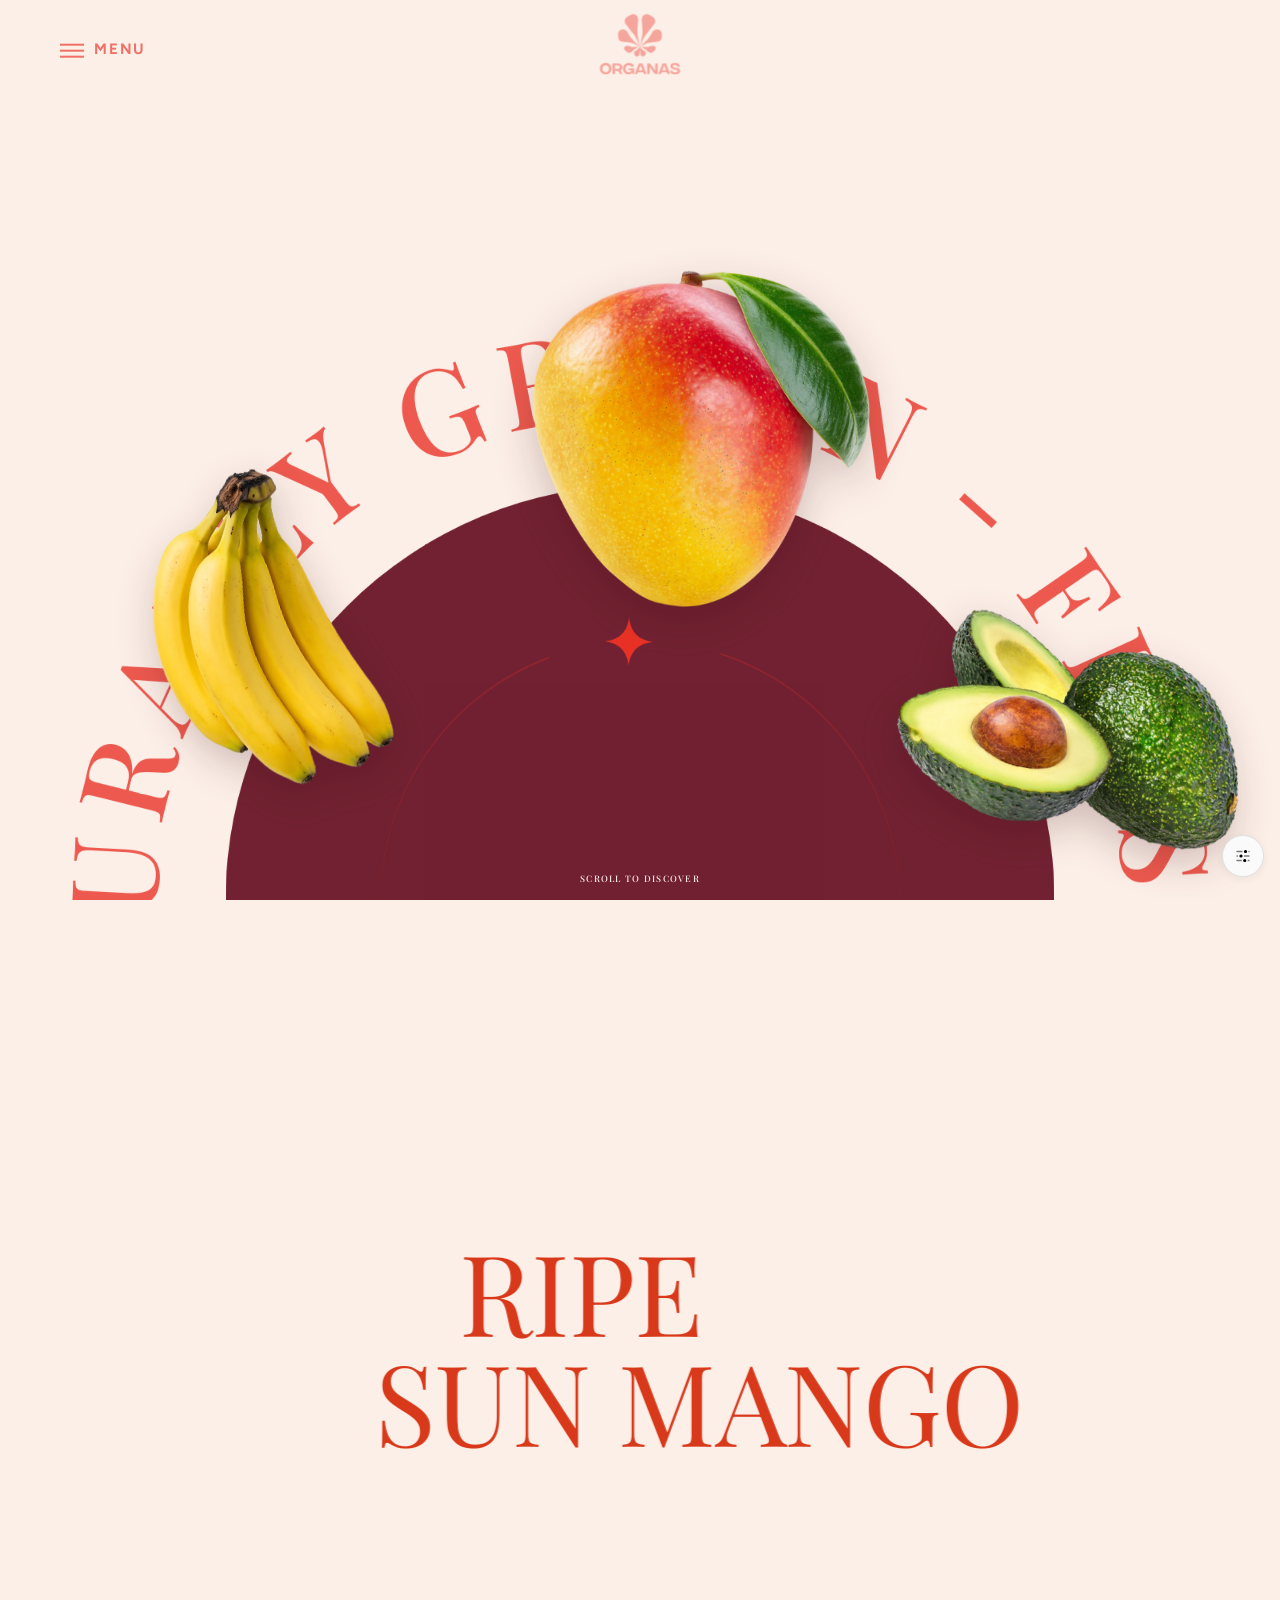
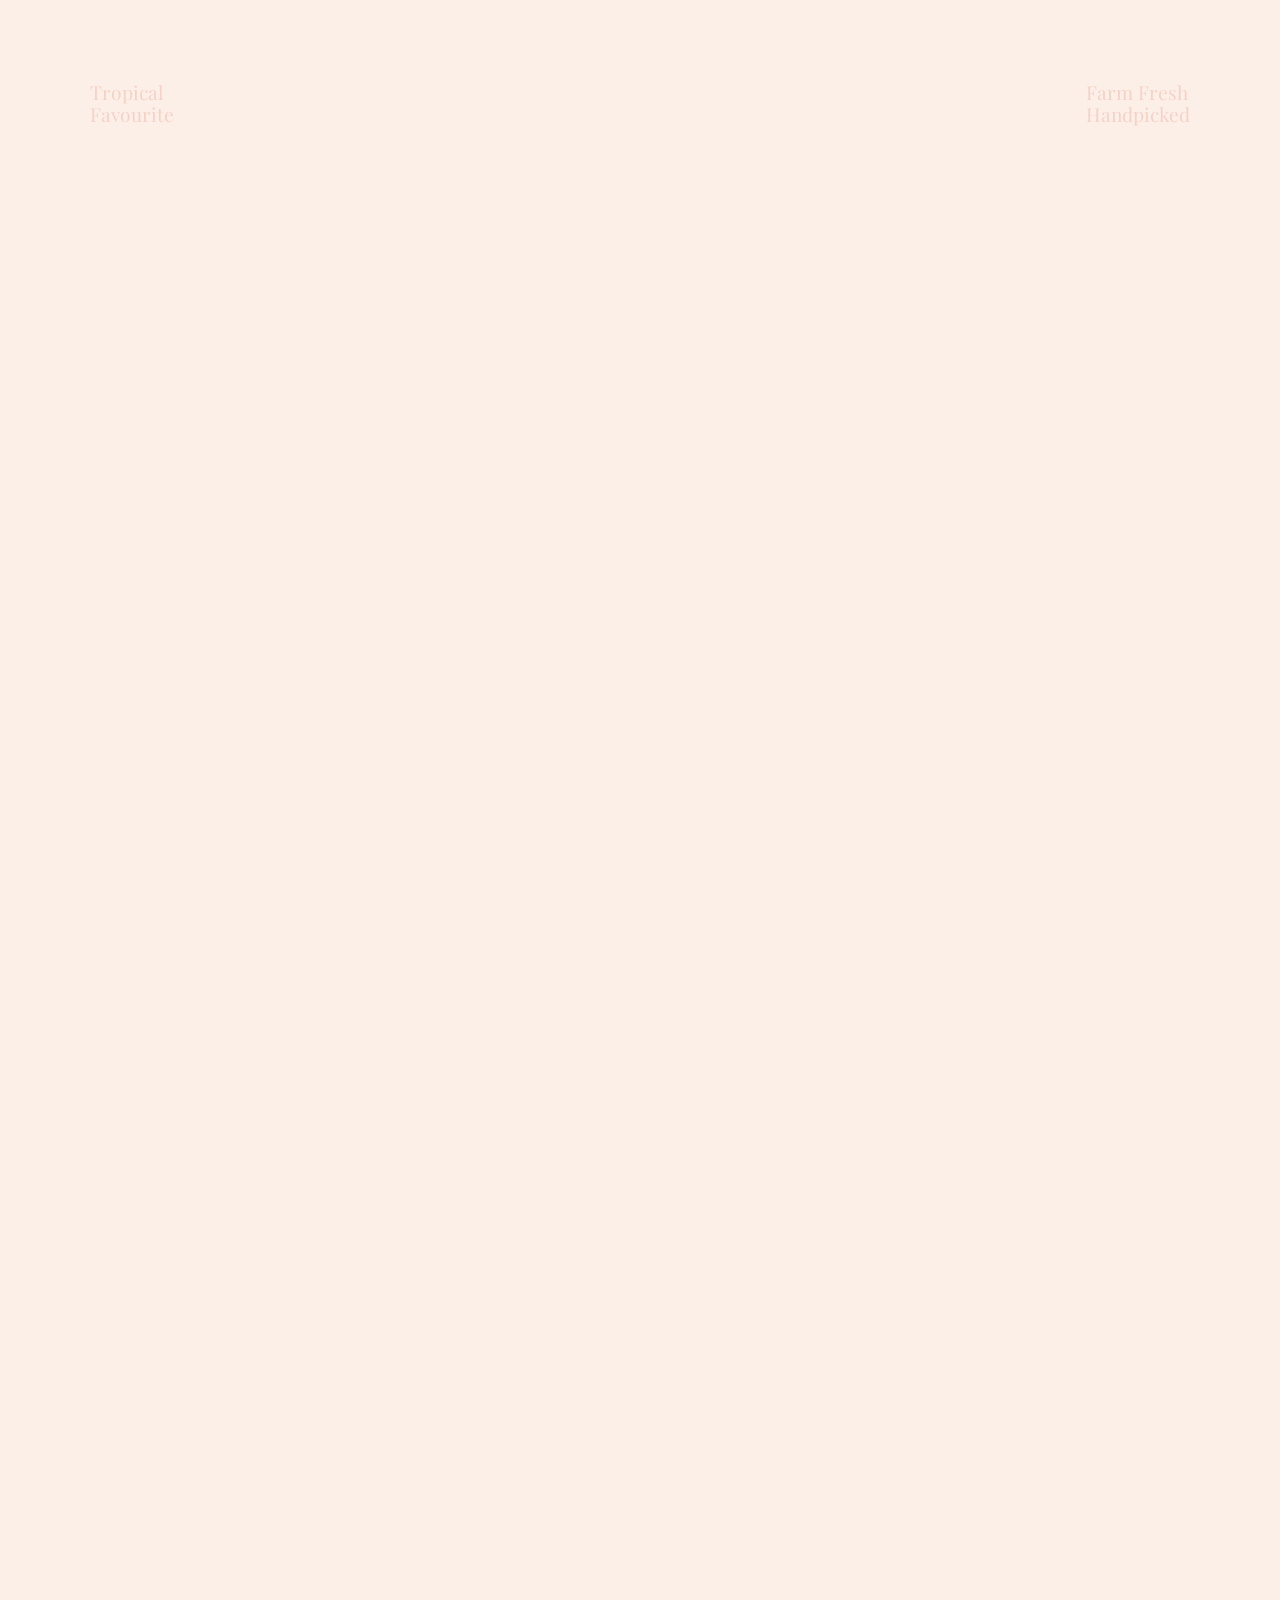
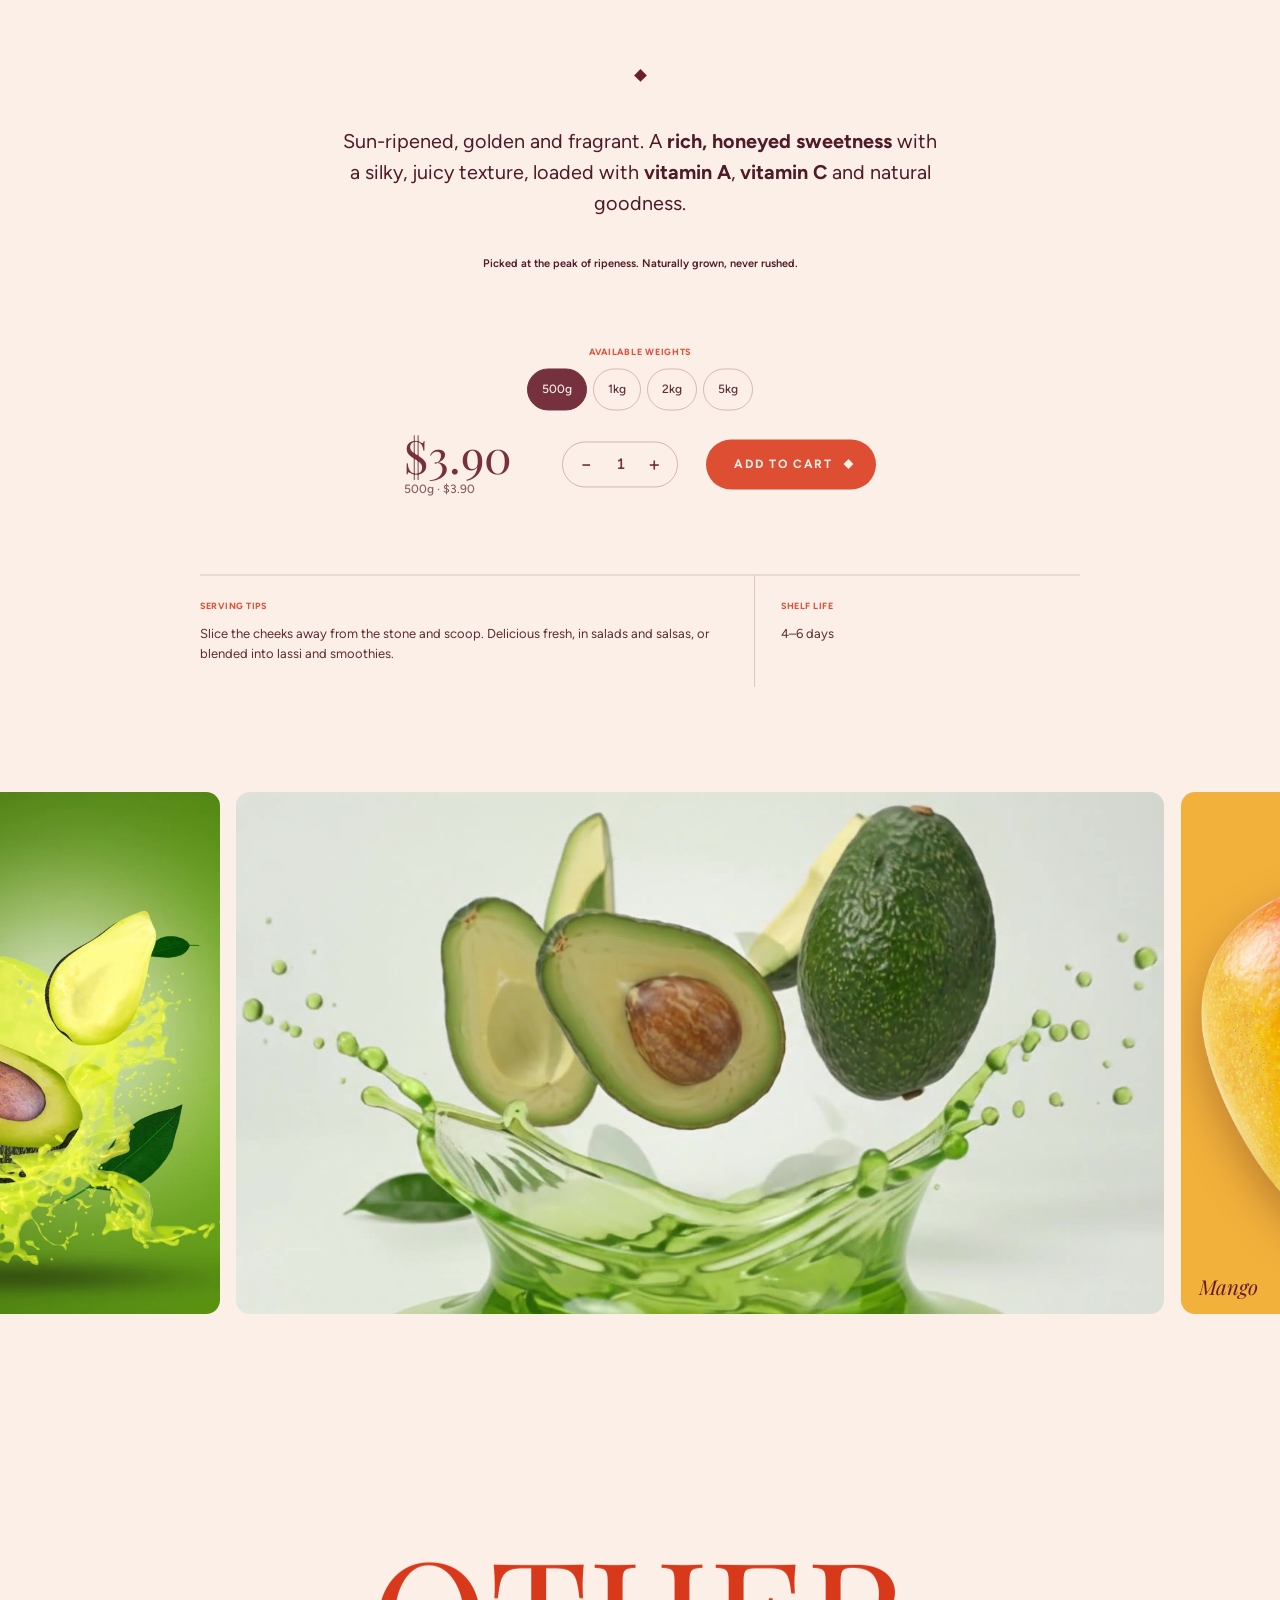
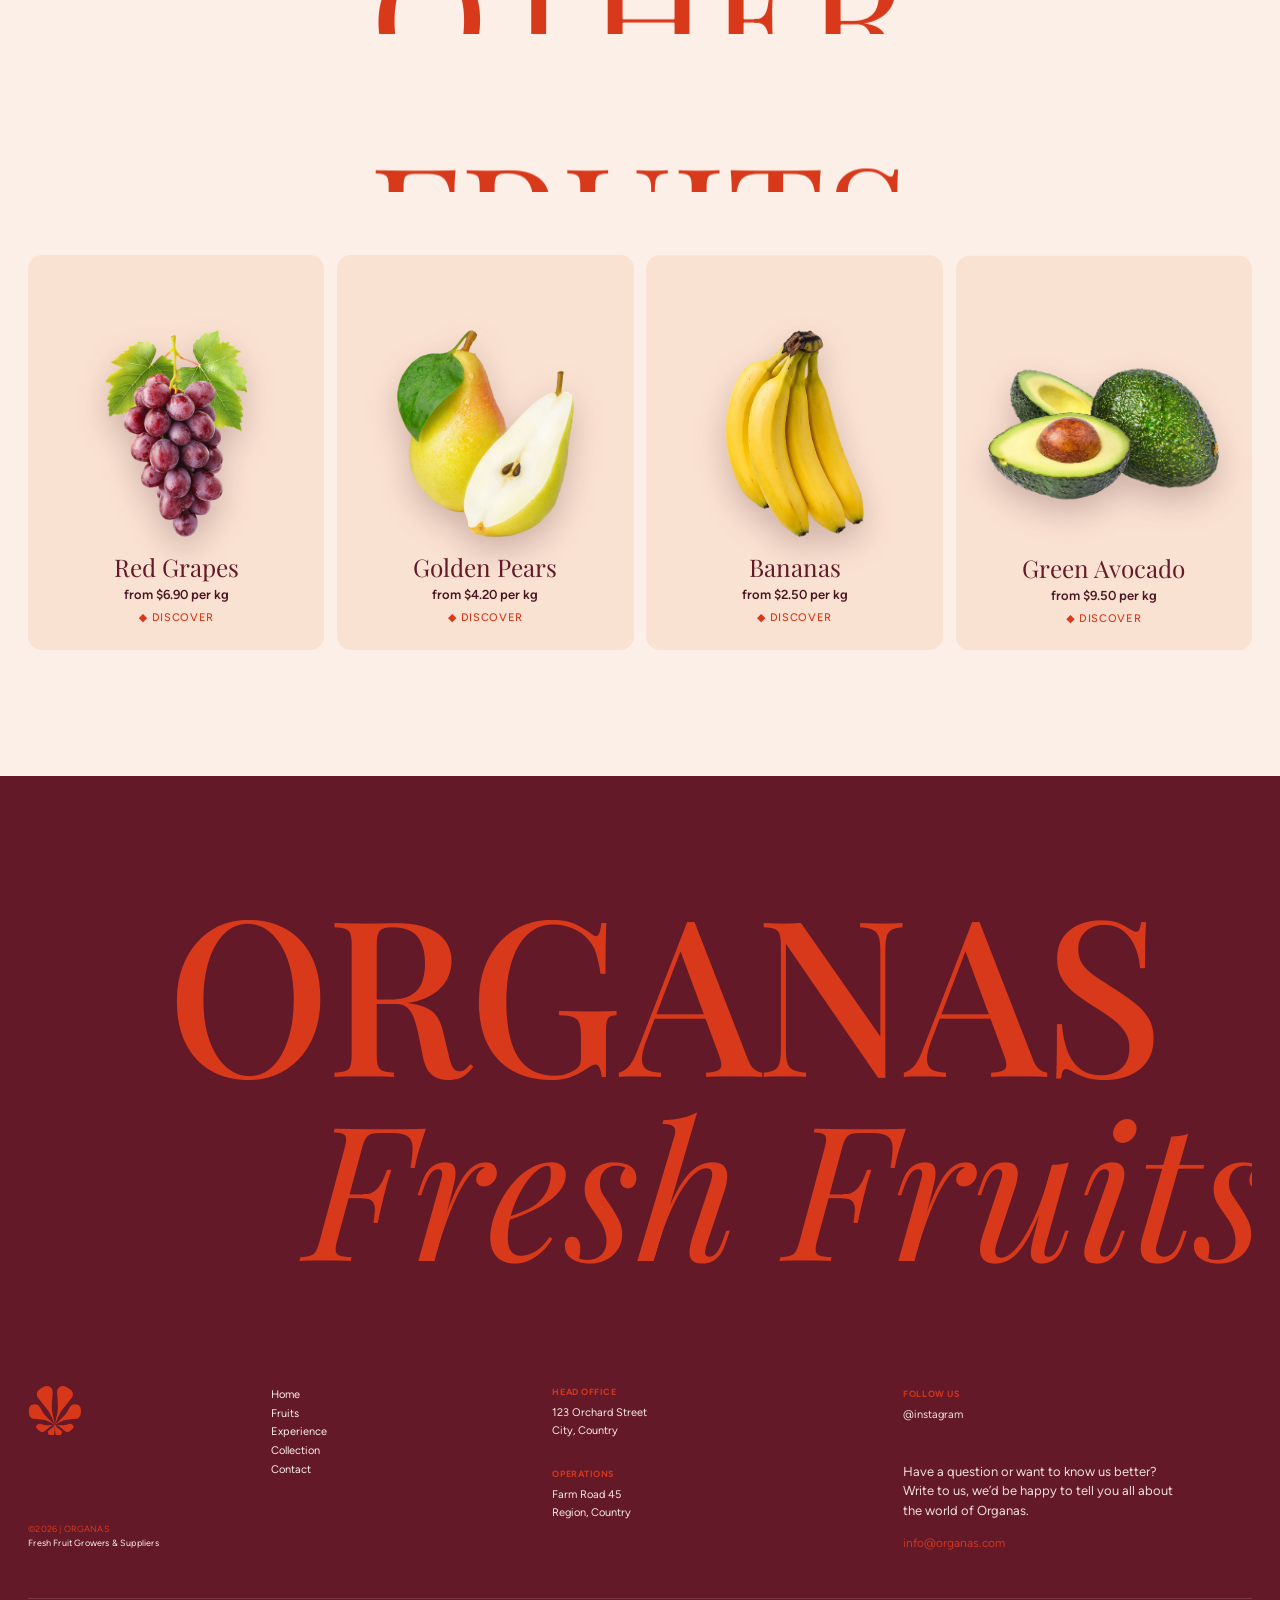
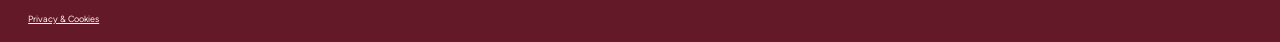
==== commit b5453843: "Remove decorative diamond below the price row on the product page Co-Authored-By: Claude Sonnet 5.5 " ====
--- a/index.html
+++ b/index.html
@@ -120,7 +120,6 @@
           <button type="button" class="btn-add"><span class="ba-t">ADD TO CART</span><i></i></button>
         </div>
       </div>
-      <i class="dia"></i>
       <div class="d-info">
         <div class="col"><h4 data-k="tipsLabel">SERVING TIPS</h4><p class="d-tips"></p></div>
         <div class="col"><h4 data-k="shelfLabel">SHELF LIFE</h4><p class="d-shelf"></p></div>
